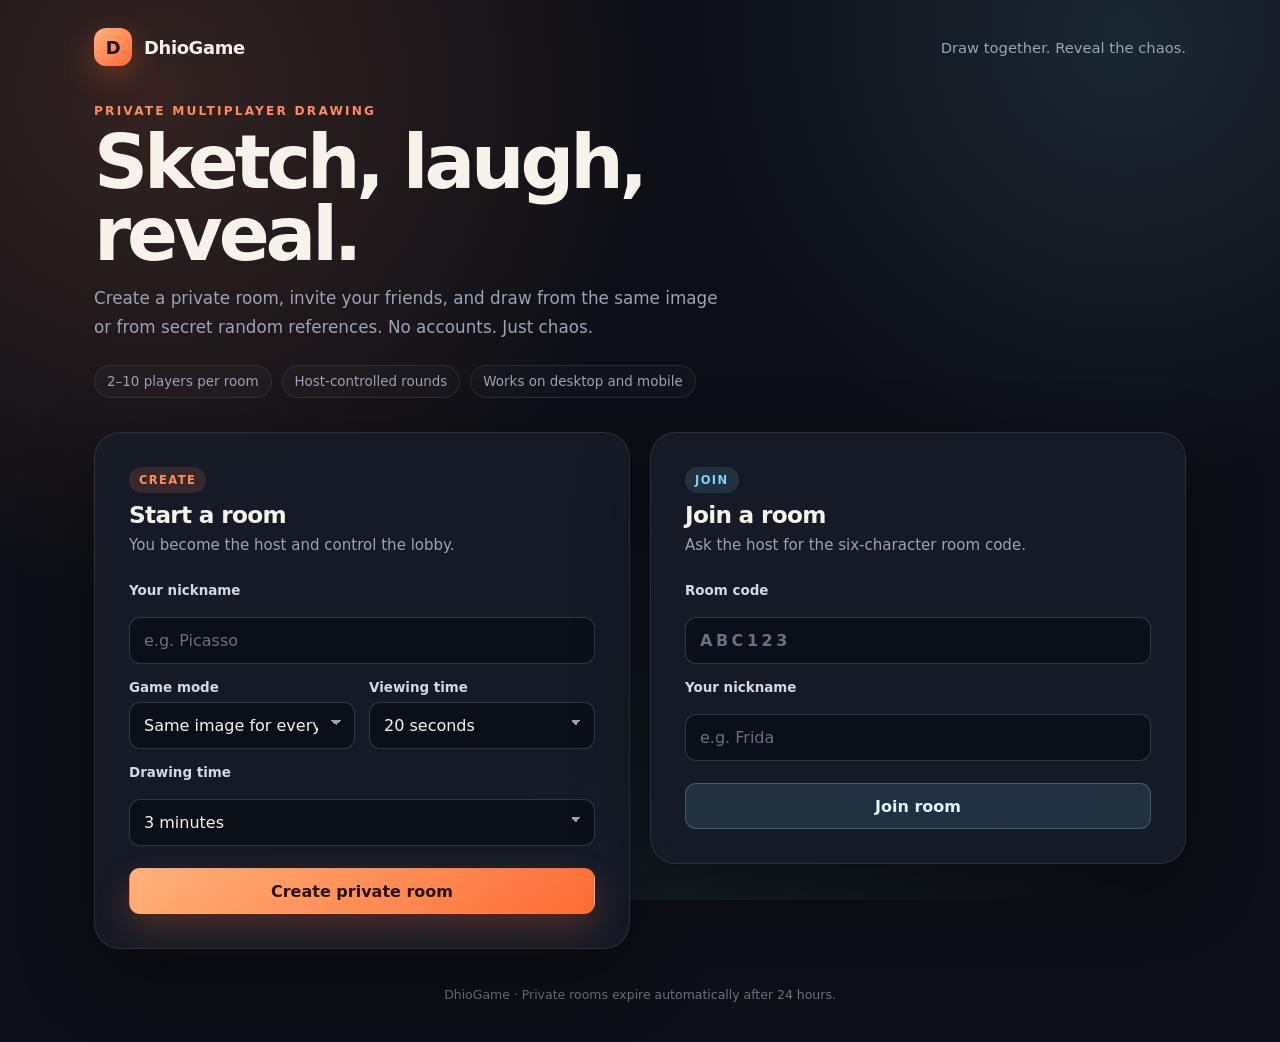
==== frontend/index.html @ 80d1e54e "feat(rooms): implement multiplayer room and lobby system - Add private room creation with unique roo" ====
<!DOCTYPE html>
<html lang="en">
<head>
  <meta charset="UTF-8">
  <meta name="viewport" content="width=device-width, initial-scale=1">
  <meta name="dhiogame-api-base" content="http://127.0.0.1:8000">
  <meta name="description" content="DhioGame — a private multiplayer drawing game.">
  <title>DhioGame</title>
  <link rel="stylesheet" href="css/style.css">
</head>
<body>
  <div class="app-shell">
    <header class="site-header">
      <a class="brand" href="./" aria-label="DhioGame home">
        <span class="brand-mark" aria-hidden="true">D</span>
        <span>DhioGame</span>
      </a>
      <p class="tagline">Draw together. Reveal the chaos.</p>
    </header>

    <main>
      <section id="home-view" class="view">
        <div class="hero">
          <div>
            <p class="eyebrow">Private multiplayer drawing</p>
            <h1>Sketch, laugh, reveal.</h1>
            <p class="hero-copy">
              Create a private room, invite your friends, and draw from the same
              image or from secret random references. No accounts. Just chaos.
            </p>
            <ul class="feature-list">
              <li>2–10 players per room</li>
              <li>Host-controlled rounds</li>
              <li>Works on desktop and mobile</li>
            </ul>
          </div>
        </div>

        <div class="home-grid">
          <form id="create-form" class="card form-card">
            <div class="card-heading">
              <span class="step-badge">Create</span>
              <h2>Start a room</h2>
              <p>You become the host and control the lobby.</p>
            </div>

            <label for="create-nickname">Your nickname</label>
            <input id="create-nickname" name="nickname" type="text" maxlength="20" autocomplete="nickname" placeholder="e.g. Picasso" required>

            <div class="field-grid">
              <div>
                <label for="create-mode">Game mode</label>
                <select id="create-mode" name="mode">
                  <option value="same_image">Same image for everyone</option>
                  <option value="random_assignment">Random image per player</option>
                </select>
              </div>
              <div>
                <label for="create-viewing">Viewing time</label>
                <select id="create-viewing" name="viewing_duration">
                  <option value="10">10 seconds</option>
                  <option value="20" selected>20 seconds</option>
                  <option value="30">30 seconds</option>
                  <option value="60">60 seconds</option>
                </select>
              </div>
            </div>

            <label for="create-drawing">Drawing time</label>
            <select id="create-drawing" name="drawing_duration">
              <option value="180" selected>3 minutes</option>
              <option value="300">5 minutes</option>
              <option value="">Unlimited</option>
            </select>

            <button class="button button-primary" type="submit">Create private room</button>
          </form>

          <form id="join-form" class="card form-card">
            <div class="card-heading">
              <span class="step-badge step-badge-alt">Join</span>
              <h2>Join a room</h2>
              <p>Ask the host for the six-character room code.</p>
            </div>

            <label for="join-code">Room code</label>
            <input id="join-code" name="room_code" type="text" maxlength="12" inputmode="text" autocomplete="off" placeholder="ABC123" class="code-input" required>

            <label for="join-nickname">Your nickname</label>
            <input id="join-nickname" name="nickname" type="text" maxlength="20" autocomplete="nickname" placeholder="e.g. Frida" required>

            <button class="button button-secondary" type="submit">Join room</button>
          </form>
        </div>
      </section>

      <section id="lobby-view" class="view hidden" aria-live="polite">
        <div class="lobby-topbar card">
          <div class="room-identity">
            <p class="eyebrow">Private room</p>
            <div class="room-code-line">
              <h1 id="room-code">------</h1>
              <button id="copy-code-btn" class="button button-ghost button-small" type="button">Copy code</button>
            </div>
          </div>
          <div class="lobby-actions">
            <span id="connection-status" class="connection-badge connection-connecting">
              <span class="status-dot" aria-hidden="true"></span>
              <span id="connection-label">Connecting</span>
            </span>
            <button id="leave-btn" class="button button-ghost" type="button">Leave room</button>
          </div>
        </div>

        <div class="lobby-grid">
          <section class="card players-card">
            <div class="card-heading card-heading-row">
              <div>
                <h2>Players</h2>
                <p id="players-summary">Waiting for players…</p>
              </div>
              <span id="ready-count" class="pill">0 ready</span>
            </div>
            <ul id="players-list" class="players-list"></ul>
            <button id="ready-btn" class="button button-ready" type="button">I'm ready</button>
          </section>

          <section class="card settings-card">
            <div class="card-heading">
              <h2>Lobby settings</h2>
              <p id="settings-note">Only the host can change these settings.</p>
            </div>

            <label for="settings-mode">Game mode</label>
            <select id="settings-mode">
              <option value="same_image">Same image for everyone</option>
              <option value="random_assignment">Random image per player</option>
            </select>

            <label for="settings-viewing">Reference viewing time</label>
            <select id="settings-viewing">
              <option value="10">10 seconds</option>
              <option value="20">20 seconds</option>
              <option value="30">30 seconds</option>
              <option value="60">60 seconds</option>
            </select>

            <label for="settings-drawing">Drawing time</label>
            <select id="settings-drawing">
              <option value="180">3 minutes</option>
              <option value="300">5 minutes</option>
              <option value="">Unlimited</option>
            </select>

            <div class="setting-summary">
              <span class="setting-summary-label">Current setup</span>
              <strong id="settings-summary">Same image · 20s view · 3 min draw</strong>
            </div>
          </section>

          <section class="card images-card">
            <div class="card-heading card-heading-row">
              <div>
                <h2>Reference images</h2>
                <p id="images-hint">The host uploads the reference images.</p>
              </div>
              <span id="images-summary" class="pill">0 / 1 uploaded</span>
            </div>

            <form id="upload-form" class="upload-form hidden">
              <label for="image-input" class="upload-drop">
                <span class="upload-title">Add reference images</span>
                <span class="upload-subtitle">JPG, PNG or WEBP · up to 5 MB each</span>
                <input id="image-input" type="file" accept="image/jpeg,image/png,image/webp" multiple>
              </label>
              <button id="upload-btn" class="button button-secondary" type="submit">Upload selected</button>
              <p id="upload-progress" class="upload-progress" role="status"></p>
            </form>

            <ul id="images-list" class="images-list"></ul>
            <p id="images-complete" class="complete-note hidden">All reference images are ready.</p>
          </section>
        </div>
      </section>
    </main>

    <footer class="site-footer">
      <p>DhioGame · Private rooms expire automatically after 24 hours.</p>
    </footer>
  </div>

  <div id="toast" class="toast" role="status" aria-live="polite"></div>

  <script type="module" src="js/main.js"></script>
</body>
</html>
---- frontend/css/style.css ----
:root {
  --bg: #0d0f16;
  --bg-soft: #141824;
  --card: rgba(23, 28, 41, 0.9);
  --card-strong: #1b2130;
  --border: rgba(255, 255, 255, 0.09);
  --border-strong: rgba(255, 255, 255, 0.16);
  --text: #f7f3ea;
  --muted: #9aa3b8;
  --accent: #ff8a5b;
  --accent-strong: #ff6b35;
  --accent-soft: rgba(255, 138, 91, 0.14);
  --mint: #6ee7b7;
  --mint-soft: rgba(110, 231, 183, 0.12);
  --blue: #7dd3fc;
  --blue-soft: rgba(125, 211, 252, 0.12);
  --danger: #fb7185;
  --danger-soft: rgba(251, 113, 133, 0.12);
  --shadow: 0 24px 70px rgba(0, 0, 0, 0.36);
  --radius-lg: 26px;
  --radius-md: 16px;
  --radius-sm: 11px;
  --font: "Segoe UI", "Inter", system-ui, -apple-system, BlinkMacSystemFont, sans-serif;
}

* {
  box-sizing: border-box;
}

html {
  min-height: 100%;
  background: var(--bg);
}

body {
  margin: 0;
  min-height: 100vh;
  color: var(--text);
  font-family: var(--font);
  background:
    radial-gradient(circle at 12% 10%, rgba(255, 138, 91, 0.16), transparent 32rem),
    radial-gradient(circle at 88% 4%, rgba(125, 211, 252, 0.12), transparent 28rem),
    radial-gradient(circle at 50% 110%, rgba(110, 231, 183, 0.08), transparent 32rem),
    var(--bg);
  background-attachment: fixed;
}

button,
input,
select {
  font: inherit;
}

button {
  cursor: pointer;
}

.hidden {
  display: none !important;
}

.app-shell {
  width: min(1180px, 100%);
  margin: 0 auto;
  padding: 28px clamp(18px, 4vw, 44px) 40px;
}

.site-header {
  display: flex;
  align-items: center;
  justify-content: space-between;
  gap: 16px;
  margin-bottom: 38px;
}

.brand {
  display: inline-flex;
  align-items: center;
  gap: 12px;
  color: var(--text);
  font-weight: 800;
  font-size: 1.12rem;
  letter-spacing: -0.02em;
  text-decoration: none;
}

.brand-mark {
  display: grid;
  place-items: center;
  width: 38px;
  height: 38px;
  border-radius: 12px;
  color: #1b120d;
  background: linear-gradient(140deg, #ffb27a, var(--accent-strong));
  box-shadow: 0 10px 30px rgba(255, 107, 53, 0.32);
  font-weight: 900;
}

.tagline {
  margin: 0;
  color: var(--muted);
  font-size: 0.92rem;
}

.hero {
  display: flex;
  align-items: flex-end;
  justify-content: space-between;
  gap: 32px;
  margin-bottom: 34px;
}

.hero h1 {
  max-width: 680px;
  margin: 8px 0 14px;
  font-size: clamp(2.5rem, 7vw, 4.7rem);
  line-height: 0.96;
  letter-spacing: -0.055em;
}

.hero-copy {
  max-width: 640px;
  margin: 0;
  color: var(--muted);
  font-size: 1.05rem;
  line-height: 1.7;
}

.eyebrow {
  margin: 0;
  color: var(--accent);
  font-size: 0.76rem;
  font-weight: 800;
  letter-spacing: 0.18em;
  text-transform: uppercase;
}

.feature-list {
  display: flex;
  flex-wrap: wrap;
  gap: 10px;
  margin: 24px 0 0;
  padding: 0;
  list-style: none;
}

.feature-list li {
  padding: 8px 12px;
  border: 1px solid var(--border);
  border-radius: 999px;
  color: var(--muted);
  background: rgba(255, 255, 255, 0.025);
  font-size: 0.84rem;
}

.home-grid {
  display: grid;
  grid-template-columns: repeat(2, minmax(0, 1fr));
  gap: 20px;
  align-items: start;
}

.card {
  border: 1px solid var(--border);
  border-radius: var(--radius-lg);
  background: var(--card);
  box-shadow: var(--shadow);
  backdrop-filter: blur(16px);
}

.form-card {
  display: flex;
  flex-direction: column;
  gap: 12px;
  padding: clamp(22px, 3vw, 34px);
}

.card-heading {
  margin-bottom: 10px;
}

.card-heading h2 {
  margin: 8px 0 6px;
  font-size: 1.45rem;
  letter-spacing: -0.03em;
}

.card-heading p {
  margin: 0;
  color: var(--muted);
  font-size: 0.94rem;
  line-height: 1.5;
}

.card-heading-row {
  display: flex;
  align-items: flex-start;
  justify-content: space-between;
  gap: 16px;
  margin-bottom: 16px;
}

.step-badge {
  display: inline-block;
  padding: 6px 10px;
  border-radius: 999px;
  color: var(--accent);
  background: var(--accent-soft);
  font-size: 0.72rem;
  font-weight: 800;
  letter-spacing: 0.12em;
  text-transform: uppercase;
}

.step-badge-alt {
  color: var(--blue);
  background: var(--blue-soft);
}

label {
  display: block;
  margin-top: 4px;
  color: #d4d8e3;
  font-size: 0.84rem;
  font-weight: 700;
}

input,
select {
  width: 100%;
  margin-top: 7px;
  padding: 13px 14px;
  border: 1px solid var(--border-strong);
  border-radius: var(--radius-sm);
  color: var(--text);
  background: rgba(9, 12, 19, 0.72);
  outline: none;
  transition: border-color 150ms ease, box-shadow 150ms ease, background 150ms ease;
}

input::placeholder {
  color: #677087;
}

input:focus,
select:focus {
  border-color: rgba(255, 138, 91, 0.72);
  box-shadow: 0 0 0 4px rgba(255, 138, 91, 0.13);
}

select {
  appearance: none;
  background-image:
    linear-gradient(45deg, transparent 50%, var(--muted) 50%),
    linear-gradient(135deg, var(--muted) 50%, transparent 50%);
  background-position:
    calc(100% - 18px) calc(50% - 3px),
    calc(100% - 13px) calc(50% - 3px);
  background-repeat: no-repeat;
  background-size: 5px 5px, 5px 5px;
  padding-right: 36px;
}

select:disabled {
  cursor: not-allowed;
  opacity: 0.55;
}

.field-grid {
  display: grid;
  grid-template-columns: repeat(2, minmax(0, 1fr));
  gap: 14px;
}

.code-input {
  letter-spacing: 0.22em;
  font-weight: 800;
  text-transform: uppercase;
}

.button {
  display: inline-flex;
  align-items: center;
  justify-content: center;
  gap: 8px;
  min-height: 46px;
  margin-top: 10px;
  padding: 12px 18px;
  border: 1px solid transparent;
  border-radius: var(--radius-sm);
  color: var(--text);
  background: rgba(255, 255, 255, 0.06);
  font-weight: 800;
  transition: transform 150ms ease, filter 150ms ease, background 150ms ease;
}

.button:hover {
  filter: brightness(1.08);
}

.button:active {
  transform: translateY(1px);
}

.button:disabled {
  cursor: not-allowed;
  opacity: 0.55;
  filter: none;
  transform: none;
}

.button-primary {
  color: #21130c;
  background: linear-gradient(140deg, #ffb27a, var(--accent-strong));
  box-shadow: 0 14px 34px rgba(255, 107, 53, 0.24);
}

.button-secondary {
  border-color: rgba(125, 211, 252, 0.28);
  color: #dff6ff;
  background: rgba(125, 211, 252, 0.12);
}

.button-ghost {
  min-height: 40px;
  border-color: var(--border-strong);
  background: rgba(255, 255, 255, 0.035);
  color: var(--muted);
  font-weight: 700;
}

.button-small {
  min-height: 34px;
  margin-top: 0;
  padding: 8px 12px;
  font-size: 0.78rem;
}

.button-ready {
  width: 100%;
  color: #08251a;
  background: linear-gradient(140deg, #a7f3d0, var(--mint));
}

.button-ready.is-ready {
  color: #ffe9e0;
  background: linear-gradient(140deg, #ff9f74, var(--accent-strong));
}

.view {
  animation: rise 320ms ease both;
}

@keyframes rise {
  from {
    opacity: 0;
    transform: translateY(10px);
  }
  to {
    opacity: 1;
    transform: translateY(0);
  }
}

.lobby-topbar {
  display: flex;
  align-items: center;
  justify-content: space-between;
  gap: 20px;
  margin-bottom: 20px;
  padding: clamp(18px, 3vw, 28px);
}

.room-code-line {
  display: flex;
  align-items: center;
  flex-wrap: wrap;
  gap: 16px;
}

.room-code-line h1 {
  margin: 4px 0 0;
  font-family: "Cascadia Code", "SFMono-Regular", Consolas, monospace;
  font-size: clamp(2rem, 6vw, 3.4rem);
  letter-spacing: 0.16em;
  line-height: 1;
}

.lobby-actions {
  display: flex;
  align-items: center;
  gap: 12px;
}

.connection-badge {
  display: inline-flex;
  align-items: center;
  gap: 8px;
  padding: 8px 12px;
  border: 1px solid var(--border);
  border-radius: 999px;
  color: var(--muted);
  background: rgba(255, 255, 255, 0.03);
  font-size: 0.8rem;
  font-weight: 700;
  white-space: nowrap;
}

.status-dot {
  width: 8px;
  height: 8px;
  border-radius: 50%;
  background: currentColor;
}

.connection-live {
  border-color: rgba(110, 231, 183, 0.3);
  color: var(--mint);
  background: var(--mint-soft);
}

.connection-connecting {
  color: var(--blue);
  background: var(--blue-soft);
}

.connection-reconnecting {
  color: var(--accent);
  background: var(--accent-soft);
}

.connection-offline {
  color: var(--danger);
  background: var(--danger-soft);
}

.lobby-grid {
  display: grid;
  grid-template-columns: minmax(0, 1.15fr) minmax(0, 1fr);
  gap: 20px;
}

.players-card,
.settings-card,
.images-card {
  padding: clamp(20px, 3vw, 28px);
}

.images-card {
  grid-column: 1 / -1;
}

.pill {
  display: inline-flex;
  align-items: center;
  padding: 7px 11px;
  border: 1px solid var(--border);
  border-radius: 999px;
  color: var(--muted);
  background: rgba(255, 255, 255, 0.03);
  font-size: 0.76rem;
  font-weight: 700;
  white-space: nowrap;
}

.players-list {
  display: flex;
  flex-direction: column;
  gap: 10px;
  margin: 0 0 18px;
  padding: 0;
  list-style: none;
}

.player-row {
  display: flex;
  align-items: center;
  gap: 12px;
  padding: 12px;
  border: 1px solid var(--border);
  border-radius: var(--radius-md);
  background: rgba(255, 255, 255, 0.025);
}

.player-avatar {
  display: grid;
  flex: 0 0 auto;
  place-items: center;
  width: 42px;
  height: 42px;
  border-radius: 13px;
  color: #1b120d;
  background: linear-gradient(140deg, #ffc49b, var(--accent));
  font-size: 0.86rem;
  font-weight: 900;
  text-transform: uppercase;
}

.player-main {
  min-width: 0;
  flex: 1;
}

.player-name-line {
  display: flex;
  align-items: center;
  flex-wrap: wrap;
  gap: 8px;
}

.player-name {
  overflow: hidden;
  max-width: 100%;
  color: var(--text);
  font-weight: 800;
  text-overflow: ellipsis;
  white-space: nowrap;
}

.badge {
  padding: 4px 7px;
  border-radius: 999px;
  font-size: 0.66rem;
  font-weight: 800;
  letter-spacing: 0.06em;
  text-transform: uppercase;
}

.badge-host {
  color: var(--accent);
  background: var(--accent-soft);
}

.badge-you {
  color: var(--blue);
  background: var(--blue-soft);
}

.badge-ready {
  color: var(--mint);
  background: var(--mint-soft);
}

.badge-waiting {
  color: var(--muted);
  background: rgba(255, 255, 255, 0.05);
}

.player-meta {
  display: flex;
  align-items: center;
  gap: 7px;
  margin-top: 4px;
  color: var(--muted);
  font-size: 0.76rem;
}

.online-dot {
  width: 7px;
  height: 7px;
  border-radius: 50%;
  background: var(--mint);
  box-shadow: 0 0 12px rgba(110, 231, 183, 0.65);
}

.online-dot.offline {
  background: #5d6478;
  box-shadow: none;
}

.setting-summary {
  display: flex;
  flex-direction: column;
  gap: 4px;
  margin-top: 18px;
  padding: 14px;
  border: 1px solid var(--border);
  border-radius: var(--radius-md);
  background: rgba(255, 255, 255, 0.025);
}

.setting-summary-label {
  color: var(--muted);
  font-size: 0.74rem;
  font-weight: 700;
  letter-spacing: 0.08em;
  text-transform: uppercase;
}

.setting-summary strong {
  font-size: 0.92rem;
  line-height: 1.45;
}

.upload-form {
  display: flex;
  flex-wrap: wrap;
  align-items: stretch;
  gap: 12px;
  margin-bottom: 16px;
}

.upload-drop {
  display: flex;
  flex: 1 1 280px;
  flex-direction: column;
  justify-content: center;
  gap: 3px;
  margin: 0;
  padding: 16px;
  border: 1px dashed rgba(255, 255, 255, 0.2);
  border-radius: var(--radius-md);
  background: rgba(255, 255, 255, 0.02);
  cursor: pointer;
  transition: border-color 150ms ease, background 150ms ease;
}

.upload-drop:hover {
  border-color: rgba(255, 138, 91, 0.55);
  background: rgba(255, 138, 91, 0.05);
}

.upload-drop input {
  position: absolute;
  width: 1px;
  height: 1px;
  overflow: hidden;
  opacity: 0;
}

.upload-title {
  color: var(--text);
  font-size: 0.9rem;
  font-weight: 800;
}

.upload-subtitle {
  color: var(--muted);
  font-size: 0.78rem;
}

.upload-form .button {
  flex: 0 0 auto;
  align-self: center;
}

.upload-progress {
  flex-basis: 100%;
  margin: 0;
  color: var(--blue);
  font-size: 0.82rem;
}

.images-list {
  display: grid;
  grid-template-columns: repeat(auto-fill, minmax(170px, 1fr));
  gap: 12px;
  margin: 0;
  padding: 0;
  list-style: none;
}

.image-card {
  position: relative;
  overflow: hidden;
  border: 1px solid var(--border);
  border-radius: var(--radius-md);
  background: rgba(255, 255, 255, 0.025);
}

.image-card img {
  display: block;
  width: 100%;
  aspect-ratio: 4 / 3;
  object-fit: cover;
  background: #0a0c12;
}

.image-copy {
  display: flex;
  align-items: flex-start;
  justify-content: space-between;
  gap: 8px;
  padding: 10px;
}

.image-name {
  overflow: hidden;
  margin: 0;
  color: var(--text);
  font-size: 0.78rem;
  font-weight: 700;
  text-overflow: ellipsis;
  white-space: nowrap;
}

.image-size {
  margin: 2px 0 0;
  color: var(--muted);
  font-size: 0.7rem;
}

.delete-image {
  flex: 0 0 auto;
  padding: 5px 8px;
  border: 1px solid rgba(251, 113, 133, 0.3);
  border-radius: 8px;
  color: var(--danger);
  background: var(--danger-soft);
  font-size: 0.68rem;
  font-weight: 800;
}

.empty-state {
  grid-column: 1 / -1;
  padding: 18px;
  border: 1px dashed var(--border-strong);
  border-radius: var(--radius-md);
  color: var(--muted);
  text-align: center;
  font-size: 0.86rem;
}

.complete-note {
  margin: 14px 0 0;
  padding: 10px 12px;
  border-radius: var(--radius-sm);
  color: var(--mint);
  background: var(--mint-soft);
  font-size: 0.82rem;
  font-weight: 700;
}

.site-footer {
  margin-top: 38px;
  color: #697286;
  font-size: 0.78rem;
  text-align: center;
}

.site-footer p {
  margin: 0;
}

.toast {
  position: fixed;
  right: 20px;
  bottom: 20px;
  z-index: 50;
  max-width: min(380px, calc(100vw - 40px));
  padding: 13px 16px;
  border: 1px solid var(--border-strong);
  border-radius: var(--radius-md);
  color: var(--text);
  background: #1c2232;
  box-shadow: var(--shadow);
  opacity: 0;
  pointer-events: none;
  transform: translateY(12px);
  transition: opacity 180ms ease, transform 180ms ease;
}

.toast.visible {
  opacity: 1;
  transform: translateY(0);
}

.toast.error {
  border-color: rgba(251, 113, 133, 0.38);
  background: #2a1820;
}

.toast.success {
  border-color: rgba(110, 231, 183, 0.38);
  background: #122820;
}

@media (max-width: 860px) {
  .site-header {
    align-items: flex-start;
    flex-direction: column;
    margin-bottom: 28px;
  }

  .home-grid,
  .lobby-grid {
    grid-template-columns: 1fr;
  }

  .lobby-topbar {
    align-items: flex-start;
    flex-direction: column;
  }

  .lobby-actions {
    width: 100%;
    justify-content: space-between;
  }

  .images-card {
    grid-column: auto;
  }
}

@media (max-width: 560px) {
  .app-shell {
    padding-top: 20px;
  }

  .field-grid {
    grid-template-columns: 1fr;
  }

  .hero h1 {
    font-size: clamp(2.35rem, 13vw, 3.4rem);
  }

  .room-code-line {
    gap: 10px;
  }

  .room-code-line h1 {
    width: 100%;
  }

  .lobby-actions {
    flex-wrap: wrap;
  }

  .connection-badge {
    order: -1;
  }

  .upload-form {
    flex-direction: column;
  }

  .upload-form .button {
    width: 100%;
  }
}
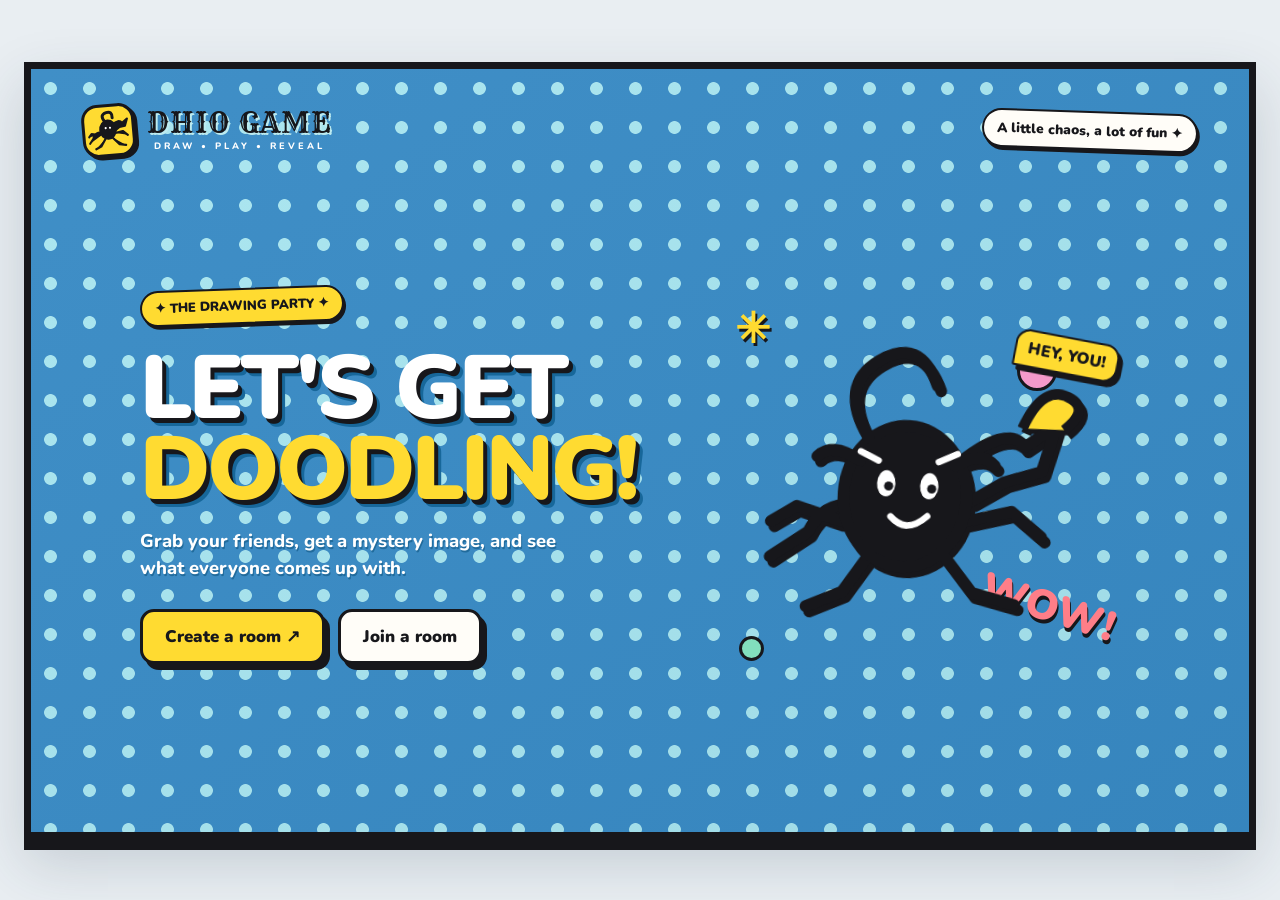
==== commit d0ac39e9: "Task 6: Rdesign the whole website, cleaner" ====
--- a/frontend/index.html
+++ b/frontend/index.html
@@ -2,191 +2,359 @@
 <html lang="en">
 <head>
   <meta charset="UTF-8">
-  <meta name="viewport" content="width=device-width, initial-scale=1">
+  <meta name="viewport" content="width=device-width, initial-scale=1.0">
   <meta name="dhiogame-api-base" content="http://127.0.0.1:8000">
-  <meta name="description" content="DhioGame — a private multiplayer drawing game.">
-  <title>DhioGame</title>
+  <meta name="description" content="DhioGame — a private multiplayer drawing party.">
+  <title>DhioGame — Draw, Play, Reveal</title>
   <link rel="stylesheet" href="css/style.css">
 </head>
 <body>
-  <div class="app-shell">
-    <header class="site-header">
-      <a class="brand" href="./" aria-label="DhioGame home">
-        <span class="brand-mark" aria-hidden="true">D</span>
-        <span>DhioGame</span>
-      </a>
-      <p class="tagline">Draw together. Reveal the chaos.</p>
-    </header>
-
-    <main>
-      <section id="home-view" class="view">
-        <div class="hero">
-          <div>
-            <p class="eyebrow">Private multiplayer drawing</p>
-            <h1>Sketch, laugh, reveal.</h1>
-            <p class="hero-copy">
-              Create a private room, invite your friends, and draw from the same
-              image or from secret random references. No accounts. Just chaos.
-            </p>
-            <ul class="feature-list">
-              <li>2–10 players per room</li>
-              <li>Host-controlled rounds</li>
-              <li>Works on desktop and mobile</li>
-            </ul>
-          </div>
-        </div>
-
-        <div class="home-grid">
-          <form id="create-form" class="card form-card">
-            <div class="card-heading">
-              <span class="step-badge">Create</span>
-              <h2>Start a room</h2>
-              <p>You become the host and control the lobby.</p>
-            </div>
-
-            <label for="create-nickname">Your nickname</label>
-            <input id="create-nickname" name="nickname" type="text" maxlength="20" autocomplete="nickname" placeholder="e.g. Picasso" required>
-
-            <div class="field-grid">
-              <div>
-                <label for="create-mode">Game mode</label>
-                <select id="create-mode" name="mode">
-                  <option value="same_image">Same image for everyone</option>
-                  <option value="random_assignment">Random image per player</option>
-                </select>
-              </div>
-              <div>
-                <label for="create-viewing">Viewing time</label>
-                <select id="create-viewing" name="viewing_duration">
-                  <option value="10">10 seconds</option>
-                  <option value="20" selected>20 seconds</option>
-                  <option value="30">30 seconds</option>
-                  <option value="60">60 seconds</option>
-                </select>
-              </div>
-            </div>
-
-            <label for="create-drawing">Drawing time</label>
-            <select id="create-drawing" name="drawing_duration">
-              <option value="180" selected>3 minutes</option>
-              <option value="300">5 minutes</option>
-              <option value="">Unlimited</option>
-            </select>
-
-            <button class="button button-primary" type="submit">Create private room</button>
-          </form>
-
-          <form id="join-form" class="card form-card">
-            <div class="card-heading">
-              <span class="step-badge step-badge-alt">Join</span>
-              <h2>Join a room</h2>
-              <p>Ask the host for the six-character room code.</p>
-            </div>
-
-            <label for="join-code">Room code</label>
-            <input id="join-code" name="room_code" type="text" maxlength="12" inputmode="text" autocomplete="off" placeholder="ABC123" class="code-input" required>
-
-            <label for="join-nickname">Your nickname</label>
-            <input id="join-nickname" name="nickname" type="text" maxlength="20" autocomplete="nickname" placeholder="e.g. Frida" required>
-
-            <button class="button button-secondary" type="submit">Join room</button>
-          </form>
-        </div>
-      </section>
-
-      <section id="lobby-view" class="view hidden" aria-live="polite">
-        <div class="lobby-topbar card">
-          <div class="room-identity">
-            <p class="eyebrow">Private room</p>
-            <div class="room-code-line">
-              <h1 id="room-code">------</h1>
-              <button id="copy-code-btn" class="button button-ghost button-small" type="button">Copy code</button>
-            </div>
-          </div>
-          <div class="lobby-actions">
-            <span id="connection-status" class="connection-badge connection-connecting">
+  <div class="page">
+    <main class="stage" id="stage">
+      <header class="site-header">
+        <a id="brand-link" class="brand" href="./" aria-label="DhioGame home">
+          <span class="brand-mark">
+            <svg viewBox="0 0 100 100" aria-hidden="true"><g fill="#17171b" stroke="#17171b" stroke-width="5" stroke-linecap="round" stroke-linejoin="round"><path d="M39 56Q19 47 13 67L5 77M29 59L10 55L4 62M42 68L30 86L18 91M58 67L73 84L88 87M65 57L83 54L94 64"/><ellipse cx="49" cy="48" rx="18" ry="21"/><path d="M60 37Q76 25 83 35L95 26L89 42L76 44L65 52Z"/><path d="M43 29Q31 12 48 8Q62 5 61 21" fill="none" stroke-width="7"/></g><circle cx="44" cy="44" r="2.5" fill="#fff"/><circle cx="54" cy="44" r="2.5" fill="#fff"/></svg>
+          </span>
+          <span class="brand-name">DHIO GAME<span>DRAW • PLAY • REVEAL</span></span>
+        </a>
+        <div class="header-right">
+          <span class="pill fun-pill">A little chaos, a lot of fun ✦</span>
+          <div id="header-room-actions" class="header-room-actions hidden">
+            <span id="connection-status" class="pill connection-badge connection-connecting">
               <span class="status-dot" aria-hidden="true"></span>
               <span id="connection-label">Connecting</span>
             </span>
-            <button id="leave-btn" class="button button-ghost" type="button">Leave room</button>
-          </div>
-        </div>
-
-        <div class="lobby-grid">
-          <section class="card players-card">
-            <div class="card-heading card-heading-row">
-              <div>
-                <h2>Players</h2>
-                <p id="players-summary">Waiting for players…</p>
+            <button id="leave-btn" class="btn btn-small paper" type="button">Leave room</button>
+          </div>
+        </div>
+      </header>
+
+      <!-- HOME -->
+      <section id="home-view" class="screen" aria-live="polite">
+        <div class="home">
+          <div class="home-copy">
+            <span class="eyebrow">✦ THE DRAWING PARTY ✦</span>
+            <h1>LET'S GET<br><em>DOODLING!</em></h1>
+            <p class="lead">Grab your friends, get a mystery image, and see what everyone comes up with.</p>
+            <div class="actions">
+              <button id="home-create-btn" class="btn yellow" type="button">Create a room <span>↗</span></button>
+              <button id="home-join-btn" class="btn paper" type="button">Join a room</button>
+            </div>
+          </div>
+          <div class="home-art">
+            <span class="burst one">✳</span>
+            <span class="burst two">WOW!</span>
+            <span class="doodle a"></span>
+            <span class="doodle b"></span>
+            <div class="mascot">
+              <svg viewBox="0 0 260 250" role="img" aria-label="DhioGame scorpion mascot">
+                <g stroke="#17171b" stroke-width="9" stroke-linecap="round" stroke-linejoin="round">
+                  <path d="M111 153Q70 134 55 169L27 190M79 159L45 150L26 163M106 178L84 213L57 226M157 177L183 207L216 214M171 154L209 143L233 161" fill="none"/>
+                  <path d="M163 112Q201 75 216 93L239 75L230 111L202 121L178 137" fill="none"/>
+                  <ellipse cx="127" cy="137" rx="47" ry="54" fill="#17171b"/>
+                  <path d="M96 94Q70 56 100 35Q130 14 146 51" fill="none"/>
+                  <path d="M91 112Q69 99 58 111M164 111Q183 98 194 109" fill="none"/>
+                </g>
+                <ellipse cx="112" cy="128" rx="7" ry="10" fill="#fff"/>
+                <ellipse cx="145" cy="128" rx="7" ry="10" fill="#fff"/>
+                <circle cx="114" cy="130" r="3.5" fill="#17171b"/>
+                <circle cx="147" cy="130" r="3.5" fill="#17171b"/>
+                <path d="M117 153Q130 166 145 151" fill="none" stroke="#fff" stroke-width="5" stroke-linecap="round"/>
+                <path d="M91 105L105 111M151 109L165 102" stroke="#fff" stroke-width="5" stroke-linecap="round"/>
+                <path d="M213 79Q227 42 249 54Q263 62 245 78" fill="#ffdb31" stroke="#17171b" stroke-width="8"/>
+              </svg>
+              <span class="mascot-tag">HEY, YOU!</span>
+            </div>
+          </div>
+        </div>
+      </section>
+
+      <!-- CREATE -->
+      <section id="create-view" class="screen hidden" aria-live="polite">
+        <form id="create-form" class="card setup-card">
+          <h2>Set up your game <span>✎</span></h2>
+
+          <div class="field">
+            <label for="create-nickname">Your nickname</label>
+            <input id="create-nickname" name="nickname" type="text" maxlength="20" autocomplete="nickname" placeholder="What should we call you?" required>
+          </div>
+
+          <div class="section-label">Choose your game mode</div>
+          <input id="create-mode" name="mode" type="hidden" value="same_image">
+          <div class="choice-grid">
+            <button class="choice selected" type="button" data-create-mode="same_image">
+              <b>🖼 Same Picture</b>
+              <small>Everyone draws the same image.</small>
+            </button>
+            <button class="choice" type="button" data-create-mode="random_assignment">
+              <b>🎲 Mystery Mix</b>
+              <small>Everyone gets a different secret image.</small>
+            </button>
+          </div>
+
+          <div class="choice-grid choice-grid-spaced">
+            <div class="field">
+              <label for="create-viewing">👀 Viewing time</label>
+              <select id="create-viewing" name="viewing_duration">
+                <option value="10">10 seconds</option>
+                <option value="20" selected>20 seconds</option>
+                <option value="30">30 seconds</option>
+                <option value="60">60 seconds</option>
+              </select>
+            </div>
+            <div class="field">
+              <label for="create-drawing">✏️ Drawing time</label>
+              <select id="create-drawing" name="drawing_duration">
+                <option value="180" selected>3 minutes</option>
+                <option value="300">5 minutes</option>
+                <option value="">Unlimited</option>
+              </select>
+            </div>
+          </div>
+
+          <div class="card-actions">
+            <button id="create-back-btn" class="btn back" type="button">Go back</button>
+            <button class="btn yellow" type="submit">Create room ↗</button>
+          </div>
+        </form>
+      </section>
+
+      <!-- JOIN -->
+      <section id="join-view" class="screen hidden" aria-live="polite">
+        <form id="join-form" class="card setup-card join-card">
+          <h2>Jump into a room!</h2>
+          <div class="field">
+            <label for="join-nickname">Your nickname</label>
+            <input id="join-nickname" name="nickname" type="text" maxlength="20" autocomplete="nickname" placeholder="Pick a fun nickname" required>
+          </div>
+          <div class="field">
+            <label for="join-code">Room code</label>
+            <input id="join-code" name="room_code" type="text" maxlength="12" autocomplete="off" placeholder="ENTER CODE" class="code-input" required>
+          </div>
+          <div class="card-actions">
+            <button id="join-back-btn" class="btn back" type="button">Go back</button>
+            <button class="btn yellow" type="submit">Let's go! ↗</button>
+          </div>
+        </form>
+      </section>
+
+      <!-- LOBBY -->
+      <section id="lobby-view" class="screen hidden" aria-live="polite">
+        <div class="card lobby-card">
+          <h2>Waiting for the crew...</h2>
+
+          <div class="room-code">
+            <span>ROOM CODE</span>
+            <strong id="room-code">------</strong>
+            <button id="copy-code-btn" class="btn cyan btn-small" type="button">Copy</button>
+          </div>
+
+          <div class="section-label">Players in the room · <span id="players-summary">0 of 10</span></div>
+          <ul id="players-list" class="players"></ul>
+
+          <div class="lobby-meta-row">
+            <span id="ready-count" class="pill">0 ready</span>
+            <button id="ready-btn" class="btn mint btn-small" type="button">I'm ready</button>
+          </div>
+
+          <div class="section-label">Game settings</div>
+          <p id="settings-note" class="section-note"></p>
+          <div class="settings-grid">
+            <div class="field">
+              <label for="settings-mode">Game mode</label>
+              <select id="settings-mode">
+                <option value="same_image">Same image for everyone</option>
+                <option value="random_assignment">Random image per player</option>
+              </select>
+            </div>
+            <div class="field">
+              <label for="settings-viewing">Viewing time</label>
+              <select id="settings-viewing">
+                <option value="10">10 seconds</option>
+                <option value="20">20 seconds</option>
+                <option value="30">30 seconds</option>
+                <option value="60">60 seconds</option>
+              </select>
+            </div>
+            <div class="field">
+              <label for="settings-drawing">Drawing time</label>
+              <select id="settings-drawing">
+                <option value="180">3 minutes</option>
+                <option value="300">5 minutes</option>
+                <option value="">Unlimited</option>
+              </select>
+            </div>
+          </div>
+          <div class="setting-summary">
+            <span>Current setup</span>
+            <strong id="settings-summary">Same image · 20s view · 3 min draw</strong>
+          </div>
+
+          <div class="section-label">Reference pictures</div>
+          <p id="images-hint" class="section-note">The host uploads the reference images.</p>
+          <div class="images-header">
+            <span id="images-summary" class="pill">0 / 1 uploaded</span>
+          </div>
+          <form id="upload-form" class="upload-form hidden">
+            <label for="image-input" class="upload-drop">
+              <span class="upload-title">Add reference images</span>
+              <span class="upload-subtitle">JPG, PNG or WEBP · up to 5 MB each</span>
+              <input id="image-input" type="file" accept="image/jpeg,image/png,image/webp" multiple>
+            </label>
+            <button id="upload-btn" class="btn cyan" type="submit">Upload selected</button>
+            <p id="upload-progress" class="upload-progress" role="status"></p>
+          </form>
+          <ul id="images-list" class="images-list"></ul>
+          <p id="images-complete" class="complete-note hidden">All reference images are ready!</p>
+
+          <div id="host-start" class="host-start hidden">
+            <button id="start-game-btn" class="btn yellow btn-wide" type="button">Start game ✦</button>
+            <p id="start-hint" class="start-hint"></p>
+          </div>
+        </div>
+      </section>
+
+      <!-- GAME -->
+      <section id="game-view" class="screen hidden" aria-live="polite">
+        <div class="game-top">
+          <div class="game-heading">
+            <span id="game-phase-eyebrow" class="eyebrow game-eyebrow">VIEWING</span>
+            <span id="game-phase-title" class="game-title">MEMORIZE THIS!</span>
+          </div>
+          <span class="pill">ROOM · <span id="game-room-code">------</span></span>
+          <div id="game-timer" class="timer">--:--</div>
+        </div>
+        <p id="game-phase-copy" class="game-subtitle">The reference disappears when the countdown ends.</p>
+
+        <div id="viewing-panel" class="viewing-panel hidden">
+          <div class="reference-card">
+            <img id="reference-image" class="hidden" alt="Your reference image">
+            <div id="reference-placeholder" class="reference-placeholder">Loading your reference image…</div>
+          </div>
+          <p class="note">Memorize the image. It disappears when the countdown ends.</p>
+        </div>
+
+        <div id="drawing-panel" class="drawing-panel hidden">
+          <div class="draw-area">
+            <div class="canvas-wrap">
+              <span class="canvas-hint">Your canvas. Your masterpiece.</span>
+              <canvas id="drawing-canvas" width="1600" height="1000"></canvas>
+              <div id="canvas-lock" class="canvas-lock hidden">
+                <strong id="canvas-lock-title">Drawing submitted</strong>
+                <p id="canvas-lock-copy">Reopen your drawing to keep editing.</p>
               </div>
-              <span id="ready-count" class="pill">0 ready</span>
-            </div>
-            <ul id="players-list" class="players-list"></ul>
-            <button id="ready-btn" class="button button-ready" type="button">I'm ready</button>
-          </section>
-
-          <section class="card settings-card">
-            <div class="card-heading">
-              <h2>Lobby settings</h2>
-              <p id="settings-note">Only the host can change these settings.</p>
-            </div>
-
-            <label for="settings-mode">Game mode</label>
-            <select id="settings-mode">
-              <option value="same_image">Same image for everyone</option>
-              <option value="random_assignment">Random image per player</option>
-            </select>
-
-            <label for="settings-viewing">Reference viewing time</label>
-            <select id="settings-viewing">
-              <option value="10">10 seconds</option>
-              <option value="20">20 seconds</option>
-              <option value="30">30 seconds</option>
-              <option value="60">60 seconds</option>
-            </select>
-
-            <label for="settings-drawing">Drawing time</label>
-            <select id="settings-drawing">
-              <option value="180">3 minutes</option>
-              <option value="300">5 minutes</option>
-              <option value="">Unlimited</option>
-            </select>
-
-            <div class="setting-summary">
-              <span class="setting-summary-label">Current setup</span>
-              <strong id="settings-summary">Same image · 20s view · 3 min draw</strong>
-            </div>
-          </section>
-
-          <section class="card images-card">
-            <div class="card-heading card-heading-row">
-              <div>
-                <h2>Reference images</h2>
-                <p id="images-hint">The host uploads the reference images.</p>
+            </div>
+            <aside class="toolbar">
+              <div id="color-palette" class="palette">
+                <button class="swatch" type="button" data-color="#f04b5b" style="background:#f04b5b" aria-label="Red"></button>
+                <button class="swatch" type="button" data-color="#ff9d35" style="background:#ff9d35" aria-label="Orange"></button>
+                <button class="swatch" type="button" data-color="#ffdf3d" style="background:#ffdf3d" aria-label="Yellow"></button>
+                <button class="swatch" type="button" data-color="#55b978" style="background:#55b978" aria-label="Green"></button>
+                <button class="swatch" type="button" data-color="#398bc5" style="background:#398bc5" aria-label="Blue"></button>
+                <button class="swatch" type="button" data-color="#a56bc5" style="background:#a56bc5" aria-label="Purple"></button>
+                <button class="swatch" type="button" data-color="#ffffff" style="background:#ffffff" aria-label="White"></button>
+                <button class="swatch" type="button" data-color="#17171b" style="background:#17171b" aria-label="Black"></button>
+                <label class="swatch custom-swatch" for="brush-color" aria-label="Custom color">
+                  <input id="brush-color" type="color" value="#17171b">
+                </label>
               </div>
-              <span id="images-summary" class="pill">0 / 1 uploaded</span>
-            </div>
-
-            <form id="upload-form" class="upload-form hidden">
-              <label for="image-input" class="upload-drop">
-                <span class="upload-title">Add reference images</span>
-                <span class="upload-subtitle">JPG, PNG or WEBP · up to 5 MB each</span>
-                <input id="image-input" type="file" accept="image/jpeg,image/png,image/webp" multiple>
+              <label class="size-control" for="brush-size">
+                <span>Size <em id="brush-size-label">10</em></span>
+                <input id="brush-size" type="range" min="2" max="60" value="10">
               </label>
-              <button id="upload-btn" class="button button-secondary" type="submit">Upload selected</button>
-              <p id="upload-progress" class="upload-progress" role="status"></p>
-            </form>
-
-            <ul id="images-list" class="images-list"></ul>
-            <p id="images-complete" class="complete-note hidden">All reference images are ready.</p>
-          </section>
+              <button id="eraser-btn" class="tool-btn" type="button">Eraser</button>
+              <button id="undo-btn" class="tool-btn" type="button">↶ Undo</button>
+              <button id="redo-btn" class="tool-btn" type="button">↷ Redo</button>
+              <button id="clear-btn" class="tool-btn" type="button">Clear</button>
+            </aside>
+          </div>
+
+          <div class="game-bottom">
+            <div id="game-players-list" class="progress"></div>
+            <button id="submit-drawing-btn" class="btn submit" type="button">SUBMIT MY ART!</button>
+          </div>
+          <p id="save-status" class="save-status">All changes saved</p>
+          <div id="host-game-controls" class="host-game-controls hidden">
+            <button id="finish-drawing-btn" class="btn cyan btn-small" type="button">End drawing now</button>
+          </div>
+        </div>
+
+        <div id="completed-panel" class="completed-panel hidden">
+          <div class="done-card">
+            <div class="done-mark" aria-hidden="true">🎉</div>
+            <h3>Pencils down!</h3>
+            <p>All drawings are locked and ready for the reveal.</p>
+            <p id="completed-progress" class="completed-progress"></p>
+            <button id="start-reveal-btn" class="btn yellow hidden" type="button">Start reveal ✦</button>
+          </div>
+        </div>
+
+        <div class="game-meta-row">
+          <span id="game-player-count" class="pill">0 players</span>
+          <span id="game-progress-summary" class="pill">0 submitted</span>
+          <span id="game-mode-label" class="pill">Same image mode</span>
+        </div>
+      </section>
+
+      <!-- REVEAL -->
+      <section id="reveal-view" class="screen hidden" aria-live="polite">
+        <div class="game-top">
+          <span class="game-title">THE BIG REVEAL! ✨</span>
+          <span class="pill">ROOM · <span id="reveal-room-code">------</span></span>
+          <span id="reveal-phase-badge" class="pill">1 OF 2</span>
+        </div>
+
+        <div class="reveal-wrap">
+          <div class="reveal-grid">
+            <div id="reveal-stage-card" class="compare">
+              <div class="compare-head">
+                <div>
+                  <p id="reveal-eyebrow" class="eyebrow">THE BIG REVEAL</p>
+                  <h2 id="reveal-title">The masterpiece</h2>
+                </div>
+                <span id="reveal-subtitle" class="step">Drawing 1 of 2</span>
+              </div>
+              <div id="reveal-stage" class="pair">
+                <div id="reveal-original-panel" class="art-card">
+                  <div class="art-box reveal-original-frame">
+                    <img id="reveal-original-image" class="hidden" alt="Original reference image">
+                    <div id="reveal-original-placeholder" class="original-hidden">🔒<br>Original is still a mystery!</div>
+                  </div>
+                  <div id="reveal-original-name" class="art-caption">The original</div>
+                </div>
+                <div class="compare-arrow">➜</div>
+                <div class="art-card">
+                  <div class="art-box reveal-frame">
+                    <canvas id="reveal-canvas" width="1600" height="1000"></canvas>
+                    <div id="reveal-empty" class="original-hidden hidden">No drawing submitted</div>
+                  </div>
+                  <div id="reveal-player-name" class="art-caption">The drawing</div>
+                </div>
+              </div>
+            </div>
+
+            <aside id="reveal-players-card" class="reveal-players">
+              <h3>Who's up?</h3>
+              <ul id="reveal-players-list"></ul>
+            </aside>
+          </div>
+
+          <div class="card-actions reveal-actions">
+            <button id="reveal-original-btn" class="btn cyan hidden" type="button">Reveal original</button>
+            <button id="next-reveal-btn" class="btn yellow hidden" type="button">Next player →</button>
+            <p id="reveal-status" class="note">The host controls the reveal.</p>
+          </div>
+
+          <div id="reveal-complete" class="card done-card hidden">
+            <div class="done-mark" aria-hidden="true">🎉</div>
+            <p class="eyebrow">Reveal complete</p>
+            <h2>That's a wrap!</h2>
+            <p>All masterpieces have been revealed. This room will expire automatically.</p>
+          </div>
         </div>
       </section>
     </main>
-
-    <footer class="site-footer">
-      <p>DhioGame · Private rooms expire automatically after 24 hours.</p>
-    </footer>
   </div>
 
   <div id="toast" class="toast" role="status" aria-live="polite"></div>
--- a/frontend/css/style.css
+++ b/frontend/css/style.css
@@ -1,841 +1,920 @@
+@import url('https://fonts.googleapis.com/css2?family=Fredoka:wght@400;500;600;700&family=Nunito:wght@400;600;700;800;900&family=Rye&display=swap');
+
 :root {
-  --bg: #0d0f16;
-  --bg-soft: #141824;
-  --card: rgba(23, 28, 41, 0.9);
-  --card-strong: #1b2130;
-  --border: rgba(255, 255, 255, 0.09);
-  --border-strong: rgba(255, 255, 255, 0.16);
-  --text: #f7f3ea;
-  --muted: #9aa3b8;
-  --accent: #ff8a5b;
-  --accent-strong: #ff6b35;
-  --accent-soft: rgba(255, 138, 91, 0.14);
-  --mint: #6ee7b7;
-  --mint-soft: rgba(110, 231, 183, 0.12);
-  --blue: #7dd3fc;
-  --blue-soft: rgba(125, 211, 252, 0.12);
-  --danger: #fb7185;
-  --danger-soft: rgba(251, 113, 133, 0.12);
-  --shadow: 0 24px 70px rgba(0, 0, 0, 0.36);
-  --radius-lg: 26px;
-  --radius-md: 16px;
-  --radius-sm: 11px;
-  --font: "Segoe UI", "Inter", system-ui, -apple-system, BlinkMacSystemFont, sans-serif;
-}
-
-* {
-  box-sizing: border-box;
-}
-
-html {
-  min-height: 100%;
-  background: var(--bg);
-}
-
+  --sky: #398bc5;
+  --sky2: #2876ad;
+  --dot: #a9e6f0;
+  --cyan: #15b7e5;
+  --cyan-pale: #c9f0f5;
+  --yellow: #ffdb31;
+  --coral: #ff7e88;
+  --pink: #f49acb;
+  --mint: #82dfbd;
+  --ink: #17171b;
+  --paper: #fffdf8;
+  --muted: #64717b;
+  --line: 3px solid var(--ink);
+  --shadow: 5px 6px 0 var(--ink);
+  --soft-shadow: 3px 4px 0 var(--ink);
+}
+
+* { box-sizing: border-box; }
+html { min-height: 100%; }
 body {
   margin: 0;
   min-height: 100vh;
-  color: var(--text);
-  font-family: var(--font);
-  background:
-    radial-gradient(circle at 12% 10%, rgba(255, 138, 91, 0.16), transparent 32rem),
-    radial-gradient(circle at 88% 4%, rgba(125, 211, 252, 0.12), transparent 28rem),
-    radial-gradient(circle at 50% 110%, rgba(110, 231, 183, 0.08), transparent 32rem),
-    var(--bg);
-  background-attachment: fixed;
-}
-
-button,
-input,
-select {
-  font: inherit;
-}
-
-button {
-  cursor: pointer;
-}
-
-.hidden {
-  display: none !important;
-}
-
-.app-shell {
-  width: min(1180px, 100%);
-  margin: 0 auto;
-  padding: 28px clamp(18px, 4vw, 44px) 40px;
-}
+  background: #e9eef2;
+  color: var(--ink);
+  font-family: Nunito, Arial, sans-serif;
+}
+button, input, select { font: inherit; }
+button { cursor: pointer; }
+button:focus-visible,
+input:focus-visible,
+select:focus-visible {
+  outline: 3px dashed var(--coral);
+  outline-offset: 3px;
+}
+.hidden { display: none !important; }
+
+.page {
+  min-height: 100vh;
+  padding: 24px;
+  display: grid;
+  place-items: center;
+}
+
+.stage {
+  position: relative;
+  isolation: isolate;
+  overflow: hidden;
+  width: min(1240px, 100%);
+  min-height: 760px;
+  padding: 24px clamp(18px, 4vw, 52px) 38px;
+  border: 7px solid var(--ink);
+  box-shadow: 0 11px 0 var(--ink), 0 24px 55px #243b5030;
+  background-color: var(--sky);
+  background-image: radial-gradient(circle, var(--dot) 0 6px, transparent 6.8px);
+  background-size: 39px 39px;
+}
+.stage:before {
+  content: "";
+  position: absolute;
+  inset: 0;
+  z-index: -1;
+  background: linear-gradient(145deg, #ffffff09, #092b4b10);
+}
+.stage.playing {
+  background-image: radial-gradient(circle, #bcebf0 0 3px, transparent 3.8px);
+  background-size: 31px 31px;
+}
+.stage.playing:before { background: #398bc5ed; }
 
 .site-header {
+  height: 76px;
   display: flex;
   align-items: center;
   justify-content: space-between;
   gap: 16px;
-  margin-bottom: 38px;
-}
-
+  position: relative;
+  z-index: 2;
+}
 .brand {
+  display: flex;
+  align-items: center;
+  gap: 12px;
+  text-decoration: none;
+  color: inherit;
+}
+.brand-mark {
+  width: 53px;
+  height: 53px;
+  display: grid;
+  place-items: center;
+  background: var(--yellow);
+  border: var(--line);
+  border-radius: 16px;
+  box-shadow: 3px 3px 0 var(--ink);
+  transform: rotate(-5deg);
+}
+.brand-mark svg { width: 43px; height: 43px; }
+.brand-name {
+  font-family: Rye, Georgia, serif;
+  font-size: 1.75rem;
+  letter-spacing: 1px;
+  line-height: 1;
+  text-shadow: 2px 2px 0 #bcebf0;
+}
+.brand-name span {
+  display: block;
+  margin-top: 3px;
+  color: #fff;
+  font: 800 0.58rem Nunito, sans-serif;
+  letter-spacing: 3px;
+  text-align: center;
+  text-shadow: none;
+}
+.header-right {
+  display: flex;
+  align-items: center;
+  gap: 10px;
+  flex-wrap: wrap;
+  justify-content: flex-end;
+}
+.header-room-actions {
+  display: flex;
+  align-items: center;
+  gap: 8px;
+}
+.pill {
   display: inline-flex;
   align-items: center;
-  gap: 12px;
-  color: var(--text);
-  font-weight: 800;
-  font-size: 1.12rem;
-  letter-spacing: -0.02em;
-  text-decoration: none;
-}
-
-.brand-mark {
-  display: grid;
-  place-items: center;
-  width: 38px;
-  height: 38px;
-  border-radius: 12px;
-  color: #1b120d;
-  background: linear-gradient(140deg, #ffb27a, var(--accent-strong));
-  box-shadow: 0 10px 30px rgba(255, 107, 53, 0.32);
-  font-weight: 900;
-}
-
-.tagline {
-  margin: 0;
-  color: var(--muted);
-  font-size: 0.92rem;
-}
-
-.hero {
-  display: flex;
-  align-items: flex-end;
-  justify-content: space-between;
-  gap: 32px;
-  margin-bottom: 34px;
-}
-
-.hero h1 {
-  max-width: 680px;
-  margin: 8px 0 14px;
-  font-size: clamp(2.5rem, 7vw, 4.7rem);
-  line-height: 0.96;
-  letter-spacing: -0.055em;
-}
-
-.hero-copy {
-  max-width: 640px;
-  margin: 0;
-  color: var(--muted);
-  font-size: 1.05rem;
-  line-height: 1.7;
-}
-
-.eyebrow {
-  margin: 0;
-  color: var(--accent);
-  font-size: 0.76rem;
-  font-weight: 800;
-  letter-spacing: 0.18em;
-  text-transform: uppercase;
-}
-
-.feature-list {
-  display: flex;
-  flex-wrap: wrap;
-  gap: 10px;
-  margin: 24px 0 0;
-  padding: 0;
-  list-style: none;
-}
-
-.feature-list li {
-  padding: 8px 12px;
-  border: 1px solid var(--border);
+  gap: 7px;
+  background: var(--paper);
+  border: 2px solid var(--ink);
   border-radius: 999px;
-  color: var(--muted);
-  background: rgba(255, 255, 255, 0.025);
-  font-size: 0.84rem;
-}
-
-.home-grid {
-  display: grid;
-  grid-template-columns: repeat(2, minmax(0, 1fr));
-  gap: 20px;
-  align-items: start;
-}
-
-.card {
-  border: 1px solid var(--border);
-  border-radius: var(--radius-lg);
-  background: var(--card);
-  box-shadow: var(--shadow);
-  backdrop-filter: blur(16px);
-}
-
-.form-card {
-  display: flex;
-  flex-direction: column;
-  gap: 12px;
-  padding: clamp(22px, 3vw, 34px);
-}
-
-.card-heading {
-  margin-bottom: 10px;
-}
-
-.card-heading h2 {
-  margin: 8px 0 6px;
-  font-size: 1.45rem;
-  letter-spacing: -0.03em;
-}
-
-.card-heading p {
-  margin: 0;
-  color: var(--muted);
-  font-size: 0.94rem;
-  line-height: 1.5;
-}
-
-.card-heading-row {
-  display: flex;
-  align-items: flex-start;
-  justify-content: space-between;
-  gap: 16px;
-  margin-bottom: 16px;
-}
-
-.step-badge {
-  display: inline-block;
-  padding: 6px 10px;
-  border-radius: 999px;
-  color: var(--accent);
-  background: var(--accent-soft);
-  font-size: 0.72rem;
-  font-weight: 800;
-  letter-spacing: 0.12em;
-  text-transform: uppercase;
-}
-
-.step-badge-alt {
-  color: var(--blue);
-  background: var(--blue-soft);
-}
-
-label {
-  display: block;
-  margin-top: 4px;
-  color: #d4d8e3;
-  font-size: 0.84rem;
-  font-weight: 700;
-}
-
-input,
-select {
-  width: 100%;
-  margin-top: 7px;
-  padding: 13px 14px;
-  border: 1px solid var(--border-strong);
-  border-radius: var(--radius-sm);
-  color: var(--text);
-  background: rgba(9, 12, 19, 0.72);
-  outline: none;
-  transition: border-color 150ms ease, box-shadow 150ms ease, background 150ms ease;
-}
-
-input::placeholder {
-  color: #677087;
-}
-
-input:focus,
-select:focus {
-  border-color: rgba(255, 138, 91, 0.72);
-  box-shadow: 0 0 0 4px rgba(255, 138, 91, 0.13);
-}
-
-select {
-  appearance: none;
-  background-image:
-    linear-gradient(45deg, transparent 50%, var(--muted) 50%),
-    linear-gradient(135deg, var(--muted) 50%, transparent 50%);
-  background-position:
-    calc(100% - 18px) calc(50% - 3px),
-    calc(100% - 13px) calc(50% - 3px);
-  background-repeat: no-repeat;
-  background-size: 5px 5px, 5px 5px;
-  padding-right: 36px;
-}
-
-select:disabled {
-  cursor: not-allowed;
-  opacity: 0.55;
-}
-
-.field-grid {
-  display: grid;
-  grid-template-columns: repeat(2, minmax(0, 1fr));
-  gap: 14px;
-}
-
-.code-input {
-  letter-spacing: 0.22em;
-  font-weight: 800;
-  text-transform: uppercase;
-}
-
-.button {
-  display: inline-flex;
-  align-items: center;
-  justify-content: center;
-  gap: 8px;
-  min-height: 46px;
-  margin-top: 10px;
-  padding: 12px 18px;
-  border: 1px solid transparent;
-  border-radius: var(--radius-sm);
-  color: var(--text);
-  background: rgba(255, 255, 255, 0.06);
-  font-weight: 800;
-  transition: transform 150ms ease, filter 150ms ease, background 150ms ease;
-}
-
-.button:hover {
-  filter: brightness(1.08);
-}
-
-.button:active {
-  transform: translateY(1px);
-}
-
-.button:disabled {
-  cursor: not-allowed;
-  opacity: 0.55;
-  filter: none;
-  transform: none;
-}
-
-.button-primary {
-  color: #21130c;
-  background: linear-gradient(140deg, #ffb27a, var(--accent-strong));
-  box-shadow: 0 14px 34px rgba(255, 107, 53, 0.24);
-}
-
-.button-secondary {
-  border-color: rgba(125, 211, 252, 0.28);
-  color: #dff6ff;
-  background: rgba(125, 211, 252, 0.12);
-}
-
-.button-ghost {
-  min-height: 40px;
-  border-color: var(--border-strong);
-  background: rgba(255, 255, 255, 0.035);
-  color: var(--muted);
-  font-weight: 700;
-}
-
-.button-small {
-  min-height: 34px;
-  margin-top: 0;
-  padding: 8px 12px;
-  font-size: 0.78rem;
-}
-
-.button-ready {
-  width: 100%;
-  color: #08251a;
-  background: linear-gradient(140deg, #a7f3d0, var(--mint));
-}
-
-.button-ready.is-ready {
-  color: #ffe9e0;
-  background: linear-gradient(140deg, #ff9f74, var(--accent-strong));
-}
-
-.view {
-  animation: rise 320ms ease both;
-}
-
-@keyframes rise {
-  from {
-    opacity: 0;
-    transform: translateY(10px);
-  }
-  to {
-    opacity: 1;
-    transform: translateY(0);
-  }
-}
-
-.lobby-topbar {
-  display: flex;
-  align-items: center;
-  justify-content: space-between;
-  gap: 20px;
-  margin-bottom: 20px;
-  padding: clamp(18px, 3vw, 28px);
-}
-
-.room-code-line {
-  display: flex;
-  align-items: center;
-  flex-wrap: wrap;
-  gap: 16px;
-}
-
-.room-code-line h1 {
-  margin: 4px 0 0;
-  font-family: "Cascadia Code", "SFMono-Regular", Consolas, monospace;
-  font-size: clamp(2rem, 6vw, 3.4rem);
-  letter-spacing: 0.16em;
-  line-height: 1;
-}
-
-.lobby-actions {
-  display: flex;
-  align-items: center;
-  gap: 12px;
-}
-
-.connection-badge {
-  display: inline-flex;
-  align-items: center;
-  gap: 8px;
-  padding: 8px 12px;
-  border: 1px solid var(--border);
-  border-radius: 999px;
-  color: var(--muted);
-  background: rgba(255, 255, 255, 0.03);
-  font-size: 0.8rem;
-  font-weight: 700;
-  white-space: nowrap;
-}
-
+  padding: 8px 13px;
+  font-weight: 900;
+  font-size: 0.85rem;
+  box-shadow: 2px 3px 0 var(--ink);
+}
+.fun-pill { transform: rotate(2deg); }
+.connection-badge { font-size: 0.78rem; }
+.connection-live { background: var(--mint); }
+.connection-connecting { background: var(--cyan-pale); }
+.connection-reconnecting { background: var(--yellow); }
+.connection-offline { background: var(--coral); }
 .status-dot {
   width: 8px;
   height: 8px;
   border-radius: 50%;
   background: currentColor;
-}
-
-.connection-live {
-  border-color: rgba(110, 231, 183, 0.3);
-  color: var(--mint);
-  background: var(--mint-soft);
-}
-
-.connection-connecting {
-  color: var(--blue);
-  background: var(--blue-soft);
-}
-
-.connection-reconnecting {
-  color: var(--accent);
-  background: var(--accent-soft);
-}
-
-.connection-offline {
-  color: var(--danger);
-  background: var(--danger-soft);
-}
-
-.lobby-grid {
-  display: grid;
-  grid-template-columns: minmax(0, 1.15fr) minmax(0, 1fr);
-  gap: 20px;
-}
-
-.players-card,
-.settings-card,
-.images-card {
-  padding: clamp(20px, 3vw, 28px);
-}
-
-.images-card {
-  grid-column: 1 / -1;
-}
-
-.pill {
+  box-shadow: 0 0 0 2px #fff6;
+}
+
+.screen { display: block; animation: enter 0.22s ease; }
+@keyframes enter { from { opacity: 0; transform: translateY(8px); } to { opacity: 1; transform: none; } }
+
+/* Home */
+.home {
+  min-height: 625px;
+  display: grid;
+  grid-template-columns: 1fr 0.9fr;
+  align-items: center;
+  gap: 28px;
+  max-width: 1000px;
+  margin: auto;
+}
+.home-copy { padding: 25px 0 35px; }
+.eyebrow {
   display: inline-flex;
   align-items: center;
-  padding: 7px 11px;
-  border: 1px solid var(--border);
+  gap: 8px;
+  background: var(--yellow);
+  border: 2px solid var(--ink);
+  padding: 7px 13px;
   border-radius: 999px;
+  font-weight: 900;
+  font-size: 0.82rem;
+  box-shadow: 2px 3px 0 var(--ink);
+  transform: rotate(-2deg);
+}
+h1 {
+  margin: 25px 0 16px;
+  color: #fff;
+  font-size: clamp(3.5rem, 7vw, 6.4rem);
+  font-weight: 900;
+  line-height: 0.9;
+  letter-spacing: -3px;
+  text-shadow: 4px 5px 0 var(--ink), 7px 8px 0 #17679a;
+}
+h1 em { font-style: normal; color: var(--yellow); }
+.lead {
+  max-width: 420px;
+  margin: 0;
+  color: #fff;
+  font-size: 1.15rem;
+  font-weight: 800;
+  line-height: 1.5;
+  text-shadow: 1px 2px 0 #216b9c;
+}
+.actions, .card-actions {
+  display: flex;
+  align-items: center;
+  justify-content: center;
+  flex-wrap: wrap;
+  gap: 13px;
+  margin-top: 27px;
+}
+.actions { justify-content: flex-start; }
+.home-art {
+  position: relative;
+  display: grid;
+  place-items: center;
+  min-height: 440px;
+}
+.mascot {
+  position: relative;
+  width: 190px;
+  height: 185px;
+  filter: drop-shadow(4px 5px 0 var(--ink));
+}
+.home-art .mascot {
+  width: min(340px, 80%);
+  height: 330px;
+  transform: rotate(4deg);
+}
+.mascot svg { width: 100%; height: 100%; overflow: visible; }
+.mascot-tag {
+  position: absolute;
+  right: -30px;
+  top: 10px;
+  padding: 6px 11px;
+  border: 2px solid var(--ink);
+  border-radius: 14px 14px 14px 2px;
+  background: var(--yellow);
+  font-weight: 900;
+  transform: rotate(7deg);
+  white-space: nowrap;
+}
+.burst {
+  position: absolute;
+  color: var(--yellow);
+  font-size: 2.6rem;
+  font-weight: 900;
+  text-shadow: 2px 3px var(--ink);
+}
+.burst.one { top: 40px; left: 12%; }
+.burst.two { right: 5%; bottom: 65px; color: var(--coral); transform: rotate(18deg); }
+.doodle {
+  position: absolute;
+  width: 40px;
+  height: 40px;
+  border: 3px solid var(--ink);
+  border-radius: 50%;
+}
+.doodle.a { top: 90px; right: 18%; background: var(--pink); }
+.doodle.b { bottom: 40px; left: 13%; width: 25px; height: 25px; background: var(--mint); }
+
+/* Buttons */
+.btn {
+  border: var(--line);
+  border-radius: 14px;
+  padding: 13px 22px;
+  font-weight: 900;
+  font-size: 1.05rem;
+  color: var(--ink);
+  box-shadow: var(--shadow);
+  transition: transform 0.14s, box-shadow 0.14s;
+}
+.btn:hover { transform: translate(-2px, -2px); box-shadow: 7px 8px 0 var(--ink); }
+.btn:active { transform: translate(2px, 3px); box-shadow: 1px 2px 0 var(--ink); }
+.btn:disabled { cursor: not-allowed; opacity: 0.55; transform: none; box-shadow: var(--soft-shadow); }
+.btn.yellow { background: var(--yellow); }
+.btn.cyan { background: var(--cyan); }
+.btn.paper, .btn.back { background: var(--paper); }
+.btn.mint { background: var(--mint); }
+.btn.is-ready { background: var(--yellow); }
+.btn-small { padding: 8px 13px; font-size: 0.82rem; border-width: 2px; box-shadow: 2px 3px 0 var(--ink); }
+.btn-wide { width: 100%; }
+
+/* Cards and forms */
+.card {
+  position: relative;
+  width: min(720px, 100%);
+  margin: 30px auto 0;
+  padding: 25px;
+  border: 4px solid var(--ink);
+  border-radius: 22px;
+  background: var(--paper);
+  box-shadow: 8px 9px 0 var(--ink);
+}
+.card:after {
+  content: "";
+  position: absolute;
+  top: -10px;
+  left: 35px;
+  width: 42px;
+  height: 14px;
+  border: 2px solid var(--ink);
+  background: var(--yellow);
+  transform: rotate(-4deg);
+}
+.card h2 {
+  margin: 0 0 18px;
+  font-size: 2rem;
+  font-weight: 900;
+  text-align: center;
+}
+.card-actions { justify-content: center; margin-top: 22px; }
+.section-label {
+  margin: 17px 0 8px;
   color: var(--muted);
-  background: rgba(255, 255, 255, 0.03);
-  font-size: 0.76rem;
+  font-size: 0.83rem;
+  font-weight: 900;
+  letter-spacing: 1px;
+  text-transform: uppercase;
+}
+.section-note {
+  margin: -2px 0 10px;
+  color: var(--muted);
+  font-size: 0.85rem;
   font-weight: 700;
-  white-space: nowrap;
-}
-
-.players-list {
-  display: flex;
-  flex-direction: column;
-  gap: 10px;
-  margin: 0 0 18px;
+  line-height: 1.4;
+}
+.field { display: grid; gap: 7px; margin: 13px 0; }
+.field label { font-size: 0.95rem; font-weight: 900; }
+.field input,
+.field select {
+  width: 100%;
+  padding: 12px 14px;
+  border: 2px solid var(--ink);
+  border-radius: 10px;
+  background: #fff;
+  color: var(--ink);
+  font-weight: 700;
+}
+.field select {
+  appearance: none;
+  background-image:
+    linear-gradient(45deg, transparent 50%, var(--ink) 50%),
+    linear-gradient(135deg, var(--ink) 50%, transparent 50%);
+  background-position: calc(100% - 18px) 50%, calc(100% - 13px) 50%;
+  background-repeat: no-repeat;
+  background-size: 5px 5px, 5px 5px;
+  padding-right: 34px;
+}
+.field input:disabled, .field select:disabled { opacity: 0.6; cursor: not-allowed; }
+.code-input {
+  text-align: center;
+  letter-spacing: 8px;
+  text-transform: uppercase;
+  font-size: 1.35rem !important;
+}
+.choice-grid {
+  display: grid;
+  grid-template-columns: 1fr 1fr;
+  gap: 12px;
+}
+.choice-grid-spaced { margin-top: 13px; }
+.choice {
+  padding: 16px;
+  border: 2px solid var(--ink);
+  border-radius: 14px;
+  background: var(--cyan-pale);
+  color: var(--ink);
+  text-align: left;
+  box-shadow: 2px 3px 0 var(--ink);
+}
+.choice b { display: block; font-size: 1.12rem; }
+.choice small { display: block; margin-top: 4px; color: #46545d; font-weight: 700; line-height: 1.35; }
+.choice.selected {
+  background: var(--yellow);
+  box-shadow: inset 0 0 0 2px white, 3px 4px 0 var(--ink);
+}
+.join-card { max-width: 560px; }
+
+/* Lobby */
+.lobby-card { width: min(880px, 100%); }
+.room-code {
+  display: flex;
+  align-items: center;
+  justify-content: center;
+  flex-wrap: wrap;
+  gap: 12px;
+  margin: 12px 0 20px;
+  padding: 13px;
+  border: 2px dashed var(--ink);
+  border-radius: 13px;
+  background: var(--cyan-pale);
+}
+.room-code > span { font-weight: 900; font-size: 0.82rem; letter-spacing: 1px; }
+.room-code strong {
+  font-family: "Fredoka", Nunito, sans-serif;
+  font-size: 1.8rem;
+  letter-spacing: 7px;
+}
+.players {
+  display: grid;
+  grid-template-columns: repeat(2, minmax(0, 1fr));
+  gap: 12px;
+  margin: 0;
   padding: 0;
   list-style: none;
 }
-
 .player-row {
   display: flex;
   align-items: center;
-  gap: 12px;
+  gap: 10px;
   padding: 12px;
-  border: 1px solid var(--border);
-  border-radius: var(--radius-md);
-  background: rgba(255, 255, 255, 0.025);
-}
-
+  border: 2px solid var(--ink);
+  border-radius: 13px;
+  background: #fff;
+  font-weight: 900;
+}
 .player-avatar {
   display: grid;
   flex: 0 0 auto;
   place-items: center;
-  width: 42px;
-  height: 42px;
-  border-radius: 13px;
-  color: #1b120d;
-  background: linear-gradient(140deg, #ffc49b, var(--accent));
-  font-size: 0.86rem;
-  font-weight: 900;
+  width: 38px;
+  height: 38px;
+  border: 2px solid var(--ink);
+  border-radius: 50%;
+  background: var(--pink);
+  font-size: 0.85rem;
+  font-weight: 900;
+}
+.player-row:nth-child(2n) .player-avatar { background: var(--mint); }
+.player-row:nth-child(3n) .player-avatar { background: var(--yellow); }
+.player-main { min-width: 0; flex: 1; }
+.player-name-line { display: flex; align-items: center; flex-wrap: wrap; gap: 6px; }
+.player-name { overflow: hidden; max-width: 100%; text-overflow: ellipsis; white-space: nowrap; }
+.player-meta { display: flex; align-items: center; gap: 6px; margin-top: 3px; color: var(--muted); font-size: 0.74rem; }
+.badge {
+  padding: 3px 7px;
+  border: 1.5px solid var(--ink);
+  border-radius: 999px;
+  font-size: 0.62rem;
+  font-weight: 900;
+  letter-spacing: 0.03em;
   text-transform: uppercase;
 }
-
-.player-main {
-  min-width: 0;
-  flex: 1;
-}
-
-.player-name-line {
-  display: flex;
-  align-items: center;
+.badge-host { background: var(--yellow); }
+.badge-you { background: var(--cyan-pale); }
+.badge-ready { background: var(--mint); }
+.badge-waiting { background: #e7ebee; }
+.online-dot { width: 7px; height: 7px; border-radius: 50%; background: #2bb673; }
+.online-dot.offline { background: #aab2b8; }
+.lobby-meta-row {
+  display: flex;
+  align-items: center;
+  justify-content: space-between;
   flex-wrap: wrap;
-  gap: 8px;
-}
-
-.player-name {
-  overflow: hidden;
-  max-width: 100%;
-  color: var(--text);
-  font-weight: 800;
-  text-overflow: ellipsis;
-  white-space: nowrap;
-}
-
-.badge {
-  padding: 4px 7px;
-  border-radius: 999px;
-  font-size: 0.66rem;
-  font-weight: 800;
-  letter-spacing: 0.06em;
-  text-transform: uppercase;
-}
-
-.badge-host {
-  color: var(--accent);
-  background: var(--accent-soft);
-}
-
-.badge-you {
-  color: var(--blue);
-  background: var(--blue-soft);
-}
-
-.badge-ready {
-  color: var(--mint);
-  background: var(--mint-soft);
-}
-
-.badge-waiting {
-  color: var(--muted);
-  background: rgba(255, 255, 255, 0.05);
-}
-
-.player-meta {
-  display: flex;
-  align-items: center;
-  gap: 7px;
-  margin-top: 4px;
-  color: var(--muted);
-  font-size: 0.76rem;
-}
-
-.online-dot {
-  width: 7px;
-  height: 7px;
-  border-radius: 50%;
-  background: var(--mint);
-  box-shadow: 0 0 12px rgba(110, 231, 183, 0.65);
-}
-
-.online-dot.offline {
-  background: #5d6478;
-  box-shadow: none;
-}
-
+  gap: 10px;
+  margin-top: 14px;
+}
+.settings-grid {
+  display: grid;
+  grid-template-columns: repeat(3, minmax(0, 1fr));
+  gap: 12px;
+}
 .setting-summary {
   display: flex;
   flex-direction: column;
-  gap: 4px;
-  margin-top: 18px;
-  padding: 14px;
-  border: 1px solid var(--border);
-  border-radius: var(--radius-md);
-  background: rgba(255, 255, 255, 0.025);
-}
-
-.setting-summary-label {
-  color: var(--muted);
-  font-size: 0.74rem;
-  font-weight: 700;
-  letter-spacing: 0.08em;
-  text-transform: uppercase;
-}
-
-.setting-summary strong {
-  font-size: 0.92rem;
-  line-height: 1.45;
-}
-
-.upload-form {
-  display: flex;
-  flex-wrap: wrap;
-  align-items: stretch;
-  gap: 12px;
-  margin-bottom: 16px;
-}
-
+  gap: 3px;
+  margin-top: 12px;
+  padding: 12px;
+  border: 2px solid var(--ink);
+  border-radius: 12px;
+  background: var(--cyan-pale);
+}
+.setting-summary span { color: var(--muted); font-size: 0.72rem; font-weight: 900; letter-spacing: 0.08em; text-transform: uppercase; }
+.setting-summary strong { font-size: 0.9rem; }
+.images-header { display: flex; justify-content: flex-end; margin-bottom: 8px; }
+.upload-form { display: flex; flex-wrap: wrap; align-items: center; gap: 12px; margin-bottom: 14px; }
 .upload-drop {
   display: flex;
   flex: 1 1 280px;
   flex-direction: column;
   justify-content: center;
   gap: 3px;
-  margin: 0;
   padding: 16px;
-  border: 1px dashed rgba(255, 255, 255, 0.2);
-  border-radius: var(--radius-md);
-  background: rgba(255, 255, 255, 0.02);
+  border: 2px dashed var(--ink);
+  border-radius: 14px;
+  background: #fff;
   cursor: pointer;
-  transition: border-color 150ms ease, background 150ms ease;
-}
-
-.upload-drop:hover {
-  border-color: rgba(255, 138, 91, 0.55);
-  background: rgba(255, 138, 91, 0.05);
-}
-
-.upload-drop input {
-  position: absolute;
-  width: 1px;
-  height: 1px;
-  overflow: hidden;
-  opacity: 0;
-}
-
-.upload-title {
-  color: var(--text);
-  font-size: 0.9rem;
-  font-weight: 800;
-}
-
-.upload-subtitle {
-  color: var(--muted);
-  font-size: 0.78rem;
-}
-
-.upload-form .button {
-  flex: 0 0 auto;
-  align-self: center;
-}
-
-.upload-progress {
-  flex-basis: 100%;
-  margin: 0;
-  color: var(--blue);
-  font-size: 0.82rem;
-}
-
+}
+.upload-drop:hover { background: var(--cyan-pale); }
+.upload-drop input { position: absolute; width: 1px; height: 1px; opacity: 0; overflow: hidden; }
+.upload-title { font-weight: 900; font-size: 0.9rem; }
+.upload-subtitle { color: var(--muted); font-size: 0.76rem; font-weight: 700; }
+.upload-progress { flex-basis: 100%; margin: 0; color: var(--sky2); font-size: 0.82rem; font-weight: 800; }
 .images-list {
   display: grid;
-  grid-template-columns: repeat(auto-fill, minmax(170px, 1fr));
+  grid-template-columns: repeat(auto-fill, minmax(165px, 1fr));
   gap: 12px;
   margin: 0;
   padding: 0;
   list-style: none;
 }
-
-.image-card {
+.image-card { overflow: hidden; border: 2px solid var(--ink); border-radius: 13px; background: #fff; }
+.image-card img { display: block; width: 100%; aspect-ratio: 4 / 3; object-fit: cover; background: var(--cyan-pale); }
+.image-copy { display: flex; align-items: flex-start; justify-content: space-between; gap: 8px; padding: 9px; }
+.image-name { overflow: hidden; margin: 0; font-size: 0.76rem; font-weight: 900; text-overflow: ellipsis; white-space: nowrap; }
+.image-size { margin: 2px 0 0; color: var(--muted); font-size: 0.68rem; font-weight: 700; }
+.delete-image {
+  flex: 0 0 auto;
+  padding: 4px 7px;
+  border: 1.5px solid var(--ink);
+  border-radius: 7px;
+  background: var(--coral);
+  color: var(--ink);
+  font-size: 0.66rem;
+  font-weight: 900;
+}
+.empty-state {
+  grid-column: 1 / -1;
+  padding: 17px;
+  border: 2px dashed #aab2b8;
+  border-radius: 13px;
+  color: var(--muted);
+  background: #fff;
+  text-align: center;
+  font-size: 0.84rem;
+  font-weight: 800;
+  list-style: none;
+}
+.complete-note {
+  margin: 12px 0 0;
+  padding: 10px 12px;
+  border: 2px solid var(--ink);
+  border-radius: 10px;
+  background: var(--mint);
+  font-size: 0.82rem;
+  font-weight: 900;
+}
+.host-start { margin-top: 18px; padding-top: 16px; border-top: 2px dashed #c9d1d6; }
+.start-hint { margin: 8px 0 0; color: var(--muted); text-align: center; font-size: 0.78rem; font-weight: 800; }
+
+/* Game */
+.game-top {
+  display: flex;
+  align-items: center;
+  justify-content: space-between;
+  gap: 12px;
+  margin: 12px 0 14px;
+  flex-wrap: wrap;
+}
+.game-heading { display: flex; align-items: center; gap: 12px; flex-wrap: wrap; }
+.game-eyebrow { transform: rotate(-1deg); }
+.game-title {
+  color: #fff;
+  font-size: clamp(1.2rem, 2.8vw, 1.65rem);
+  font-weight: 900;
+  letter-spacing: 0.2px;
+  text-shadow: 2px 2px #1b6597;
+  text-transform: uppercase;
+}
+.game-subtitle {
+  margin: -2px 0 16px;
+  color: #fff;
+  text-align: center;
+  font-weight: 800;
+  text-shadow: 1px 2px #216b9c;
+}
+.timer {
+  display: grid;
+  place-items: center;
+  width: 76px;
+  height: 76px;
+  border: 4px solid var(--ink);
+  border-radius: 50%;
+  background: var(--yellow);
+  box-shadow: 3px 4px 0 var(--ink);
+  font-family: "Fredoka", Nunito, sans-serif;
+  font-size: 1.25rem;
+  font-weight: 900;
+}
+.timer.urgent { background: var(--coral); animation: pulse 0.8s infinite alternate; }
+@keyframes pulse { to { transform: scale(1.06); } }
+.viewing-panel { max-width: 900px; margin: 0 auto; }
+.reference-card {
+  display: grid;
+  place-items: center;
+  min-height: 340px;
+  padding: 20px;
+  border: 4px solid var(--ink);
+  border-radius: 20px;
+  background: var(--paper);
+  box-shadow: 7px 8px 0 var(--ink);
+}
+.reference-card img {
+  display: block;
+  max-width: 100%;
+  max-height: 56vh;
+  border: 3px solid var(--ink);
+  border-radius: 14px;
+  box-shadow: 4px 5px 0 #0002;
+}
+.reference-placeholder { color: var(--muted); font-size: 0.95rem; font-weight: 800; }
+.note {
+  margin-top: 18px;
+  color: #fff;
+  text-align: center;
+  font-weight: 800;
+  text-shadow: 1px 2px #216b9c;
+}
+.drawing-panel { max-width: 1040px; margin: 0 auto; }
+.draw-area {
+  display: grid;
+  grid-template-columns: minmax(0, 1fr) 92px;
+  filter: drop-shadow(5px 6px 0 var(--ink));
+}
+.canvas-wrap {
   position: relative;
+  min-height: 475px;
   overflow: hidden;
-  border: 1px solid var(--border);
-  border-radius: var(--radius-md);
-  background: rgba(255, 255, 255, 0.025);
-}
-
-.image-card img {
+  border: 3px solid var(--ink);
+  border-radius: 17px 0 0 17px;
+  background-color: var(--paper);
+  background-image:
+    linear-gradient(#dce5e955 1px, transparent 1px),
+    linear-gradient(90deg, #dce5e955 1px, transparent 1px);
+  background-size: 26px 26px;
+}
+#drawing-canvas {
   display: block;
   width: 100%;
-  aspect-ratio: 4 / 3;
-  object-fit: cover;
-  background: #0a0c12;
-}
-
-.image-copy {
-  display: flex;
-  align-items: flex-start;
+  aspect-ratio: 8 / 5;
+  touch-action: none;
+  cursor: crosshair;
+  position: relative;
+  z-index: 1;
+}
+#drawing-canvas.is-locked { cursor: not-allowed; }
+.canvas-hint {
+  position: absolute;
+  top: 14px;
+  left: 17px;
+  z-index: 2;
+  color: #a1a5a8;
+  font-size: 0.85rem;
+  font-weight: 800;
+  pointer-events: none;
+}
+.canvas-lock {
+  position: absolute;
+  inset: 0;
+  z-index: 3;
+  display: flex;
+  flex-direction: column;
+  align-items: center;
+  justify-content: center;
+  gap: 5px;
+  padding: 24px;
+  background: #fffdf8e8;
+  text-align: center;
+  backdrop-filter: blur(2px);
+}
+.canvas-lock strong { font-size: 1.1rem; font-weight: 900; }
+.canvas-lock p { max-width: 340px; margin: 0; color: var(--muted); font-size: 0.86rem; font-weight: 700; }
+.toolbar {
+  display: flex;
+  flex-direction: column;
+  align-items: center;
+  gap: 9px;
+  padding: 12px 9px;
+  border: 3px solid var(--ink);
+  border-left: 0;
+  border-radius: 0 17px 17px 0;
+  background: #d9dde0;
+}
+.palette { display: grid; grid-template-columns: repeat(2, 1fr); gap: 7px; }
+.swatch {
+  width: 25px;
+  height: 25px;
+  padding: 0;
+  border: 2px solid var(--ink);
+  border-radius: 7px;
+  box-shadow: 1px 2px 0 var(--ink);
+}
+.swatch.selected { outline: 2px solid var(--coral); outline-offset: 1px; transform: translateY(-1px); }
+.custom-swatch {
+  position: relative;
+  display: block;
+  overflow: hidden;
+  cursor: pointer;
+  background: conic-gradient(#f04b5b, #ffdf3d, #55b978, #398bc5, #a56bc5, #f04b5b);
+}
+.custom-swatch input {
+  position: absolute;
+  inset: 0;
+  width: 100%;
+  height: 100%;
+  padding: 0;
+  border: 0;
+  opacity: 0;
+  cursor: pointer;
+}
+.size-control {
+  display: flex;
+  flex-direction: column;
+  width: 100%;
+  gap: 4px;
+  font-size: 0.7rem;
+  font-weight: 900;
+  text-align: center;
+}
+.size-control em { font-style: normal; color: var(--sky2); }
+.size-control input { width: 100%; accent-color: var(--sky); }
+.tool-btn {
+  width: 100%;
+  padding: 8px 2px;
+  border: 2px solid var(--ink);
+  border-radius: 9px;
+  background: #fff;
+  color: var(--ink);
+  font-size: 0.72rem;
+  font-weight: 900;
+  box-shadow: 1px 2px 0 var(--ink);
+}
+.tool-btn.active, .tool-btn.is-active { background: var(--yellow); }
+.tool-btn:disabled { cursor: not-allowed; opacity: 0.45; }
+.game-bottom {
+  display: flex;
+  align-items: center;
   justify-content: space-between;
+  flex-wrap: wrap;
+  gap: 12px;
+  margin-top: 18px;
+}
+.progress { display: flex; flex-wrap: wrap; gap: 7px; }
+.progress-chip {
+  display: inline-flex;
+  align-items: center;
+  gap: 5px;
+  padding: 7px 11px;
+  border: 2px solid var(--ink);
+  border-radius: 999px;
+  background: var(--paper);
+  font-size: 0.78rem;
+  font-weight: 900;
+  box-shadow: 1px 2px 0 var(--ink);
+}
+.progress-chip.is-me { background: var(--yellow); }
+.progress-chip.is-submitted { background: var(--mint); }
+.progress-chip.is-locked { background: #e7ebee; }
+.progress-chip.is-drawing { background: var(--cyan-pale); }
+.submit {
+  padding: 12px 32px;
+  background: var(--yellow);
+  font-size: 1.25rem;
+  text-transform: uppercase;
+}
+.save-status { margin: 8px 0 0; color: #fff; font-size: 0.78rem; font-weight: 800; text-shadow: 1px 1px #216b9c; }
+.save-status.error { color: #ffd7d9; }
+.host-game-controls { display: flex; justify-content: flex-end; margin-top: 12px; }
+.game-meta-row {
+  display: flex;
+  align-items: center;
+  justify-content: center;
+  flex-wrap: wrap;
   gap: 8px;
-  padding: 10px;
-}
-
-.image-name {
+  margin-top: 18px;
+}
+.completed-panel { max-width: 720px; margin: 25px auto; }
+.done-card {
+  padding: 38px 24px;
+  border: 4px solid var(--ink);
+  border-radius: 22px;
+  background: var(--paper);
+  box-shadow: 8px 9px 0 var(--ink);
+  text-align: center;
+}
+.done-card h2, .done-card h3 { margin: 8px 0 10px; font-size: clamp(1.8rem, 4vw, 2.6rem); font-weight: 900; }
+.done-card p { max-width: 520px; margin: 0 auto 10px; color: var(--muted); font-weight: 800; line-height: 1.55; }
+.done-mark { font-size: 4rem; line-height: 1; }
+.completed-progress { color: var(--sky2) !important; }
+.done-card .btn { margin-top: 16px; }
+
+/* Reveal */
+.reveal-wrap { max-width: 1050px; margin: 20px auto; }
+.reveal-grid { display: grid; grid-template-columns: minmax(0, 1fr) 205px; gap: 14px; align-items: start; }
+.compare {
+  padding: 17px;
+  border: 4px solid var(--ink);
+  border-radius: 18px;
+  background: var(--paper);
+  box-shadow: 5px 6px 0 var(--ink);
+}
+.compare-head { display: flex; align-items: center; justify-content: space-between; gap: 10px; margin-bottom: 12px; }
+.compare-head h2 { margin: 4px 0 0; font-size: 1.5rem; font-weight: 900; }
+.step {
+  padding: 5px 11px;
+  border: 2px solid var(--ink);
+  border-radius: 999px;
+  background: var(--yellow);
+  font-weight: 900;
+  white-space: nowrap;
+}
+.pair { display: grid; grid-template-columns: 1fr 36px 1fr; align-items: center; gap: 10px; }
+.art-card { min-width: 0; }
+.art-box {
+  position: relative;
+  display: grid;
+  place-items: center;
+  height: 300px;
   overflow: hidden;
-  margin: 0;
-  color: var(--text);
-  font-size: 0.78rem;
-  font-weight: 700;
-  text-overflow: ellipsis;
-  white-space: nowrap;
-}
-
-.image-size {
-  margin: 2px 0 0;
-  color: var(--muted);
-  font-size: 0.7rem;
-}
-
-.delete-image {
-  flex: 0 0 auto;
-  padding: 5px 8px;
-  border: 1px solid rgba(251, 113, 133, 0.3);
-  border-radius: 8px;
-  color: var(--danger);
-  background: var(--danger-soft);
-  font-size: 0.68rem;
-  font-weight: 800;
-}
-
-.empty-state {
-  grid-column: 1 / -1;
-  padding: 18px;
-  border: 1px dashed var(--border-strong);
-  border-radius: var(--radius-md);
-  color: var(--muted);
-  text-align: center;
-  font-size: 0.86rem;
-}
-
-.complete-note {
-  margin: 14px 0 0;
-  padding: 10px 12px;
-  border-radius: var(--radius-sm);
-  color: var(--mint);
-  background: var(--mint-soft);
-  font-size: 0.82rem;
-  font-weight: 700;
-}
-
-.site-footer {
-  margin-top: 38px;
-  color: #697286;
-  font-size: 0.78rem;
-  text-align: center;
-}
-
-.site-footer p {
-  margin: 0;
-}
-
+  border: 3px solid var(--ink);
+  border-radius: 12px;
+  background: #fff;
+}
+.art-box img { display: block; width: 100%; height: 100%; object-fit: contain; }
+.art-box canvas {
+  display: block;
+  width: 100%;
+  height: auto;
+  max-height: 100%;
+  aspect-ratio: 8 / 5;
+  background: #fffdf8;
+}
+.art-caption { margin-top: 9px; text-align: center; font-weight: 900; }
+.compare-arrow { color: var(--coral); text-align: center; font-size: 2rem; font-weight: 900; text-shadow: 1px 2px var(--ink); }
+.original-hidden { max-width: 170px; padding: 15px; color: #87929a; text-align: center; font-weight: 900; line-height: 1.5; }
+.reveal-players {
+  padding: 13px;
+  border: 3px solid var(--ink);
+  border-radius: 16px;
+  background: var(--cyan-pale);
+  box-shadow: 4px 5px 0 var(--ink);
+}
+.reveal-players h3 { margin: 0 0 10px; font-size: 1.1rem; font-weight: 900; }
+.reveal-players ul { display: flex; flex-direction: column; gap: 7px; margin: 0; padding: 0; list-style: none; }
+.reveal-player {
+  padding: 9px;
+  border: 2px solid var(--ink);
+  border-radius: 9px;
+  background: #fff;
+  font-weight: 900;
+}
+.reveal-player.current { background: var(--yellow); }
+.reveal-actions { margin-top: 0; }
+.reveal-complete { margin-top: 20px; }
+.reveal-complete .eyebrow { transform: rotate(-2deg); }
+
+/* Toast */
 .toast {
   position: fixed;
   right: 20px;
   bottom: 20px;
   z-index: 50;
-  max-width: min(380px, calc(100vw - 40px));
+  max-width: min(390px, calc(100vw - 40px));
   padding: 13px 16px;
-  border: 1px solid var(--border-strong);
-  border-radius: var(--radius-md);
-  color: var(--text);
-  background: #1c2232;
+  border: 3px solid var(--ink);
+  border-radius: 14px;
+  background: var(--paper);
+  color: var(--ink);
   box-shadow: var(--shadow);
   opacity: 0;
   pointer-events: none;
   transform: translateY(12px);
-  transition: opacity 180ms ease, transform 180ms ease;
-}
-
-.toast.visible {
-  opacity: 1;
-  transform: translateY(0);
-}
-
-.toast.error {
-  border-color: rgba(251, 113, 133, 0.38);
-  background: #2a1820;
-}
-
-.toast.success {
-  border-color: rgba(110, 231, 183, 0.38);
-  background: #122820;
-}
+  transition: opacity 0.18s ease, transform 0.18s ease;
+  font-weight: 800;
+}
+.toast.visible { opacity: 1; transform: translateY(0); }
+.toast.error { background: var(--coral); }
+.toast.success { background: var(--mint); }
 
 @media (max-width: 860px) {
-  .site-header {
-    align-items: flex-start;
-    flex-direction: column;
-    margin-bottom: 28px;
+  .page { padding: 0; }
+  .stage {
+    min-height: 100vh;
+    border-width: 5px;
+    padding: 15px 14px 30px;
+    box-shadow: none;
   }
-
-  .home-grid,
-  .lobby-grid {
+  .site-header { height: 65px; }
+  .brand-name { font-size: 1.35rem; }
+  .brand-mark { width: 43px; height: 43px; }
+  .brand-mark svg { width: 35px; height: 35px; }
+  .fun-pill { display: none; }
+  .home {
     grid-template-columns: 1fr;
+    min-height: calc(100vh - 100px);
+    gap: 0;
+    text-align: center;
   }
-
-  .lobby-topbar {
-    align-items: flex-start;
-    flex-direction: column;
-  }
-
-  .lobby-actions {
-    width: 100%;
-    justify-content: space-between;
-  }
-
-  .images-card {
-    grid-column: auto;
-  }
+  .home-copy { padding: 35px 0 0; }
+  .lead { margin: auto; }
+  .actions { justify-content: center; }
+  .home-art { min-height: 250px; grid-row: 1; }
+  .home-art .mascot { width: 205px; height: 205px; }
+  .home h1 { margin-top: 20px; }
+  .card { margin-top: 20px; padding: 19px; }
+  .settings-grid { grid-template-columns: 1fr 1fr; }
+  .draw-area { grid-template-columns: minmax(0, 1fr) 72px; }
+  .canvas-wrap { min-height: 390px; }
+  .toolbar { padding: 8px 5px; }
+  .swatch { width: 22px; height: 22px; }
+  .reveal-grid { grid-template-columns: 1fr; }
+  .reveal-players { display: flex; flex-wrap: wrap; align-items: center; gap: 7px; }
+  .reveal-players h3 { width: 100%; margin-bottom: 0; }
+  .reveal-players ul { flex-direction: row; flex-wrap: wrap; gap: 6px; }
+  .reveal-player { margin: 0; }
+  .art-box { height: 235px; }
 }
 
 @media (max-width: 560px) {
-  .app-shell {
-    padding-top: 20px;
-  }
-
-  .field-grid {
-    grid-template-columns: 1fr;
-  }
-
-  .hero h1 {
-    font-size: clamp(2.35rem, 13vw, 3.4rem);
-  }
-
-  .room-code-line {
-    gap: 10px;
-  }
-
-  .room-code-line h1 {
-    width: 100%;
-  }
-
-  .lobby-actions {
-    flex-wrap: wrap;
-  }
-
-  .connection-badge {
-    order: -1;
-  }
-
-  .upload-form {
-    flex-direction: column;
-  }
-
-  .upload-form .button {
-    width: 100%;
-  }
-}
+  .choice-grid, .players, .settings-grid { grid-template-columns: 1fr; }
+  .pair { grid-template-columns: 1fr; gap: 8px; }
+  .compare-arrow { transform: rotate(90deg); font-size: 1.5rem; }
+  .art-box { height: 190px; }
+  .draw-area { grid-template-columns: minmax(0, 1fr) 65px; }
+  .canvas-wrap { min-height: 340px; }
+  .tool-btn { font-size: 0.66rem; }
+  .timer { width: 63px; height: 63px; font-size: 1rem; }
+  .game-bottom { justify-content: center; }
+  .progress { justify-content: center; }
+  .game-top { justify-content: center; text-align: center; }
+  .reveal-actions .btn { width: 100%; }
+}
